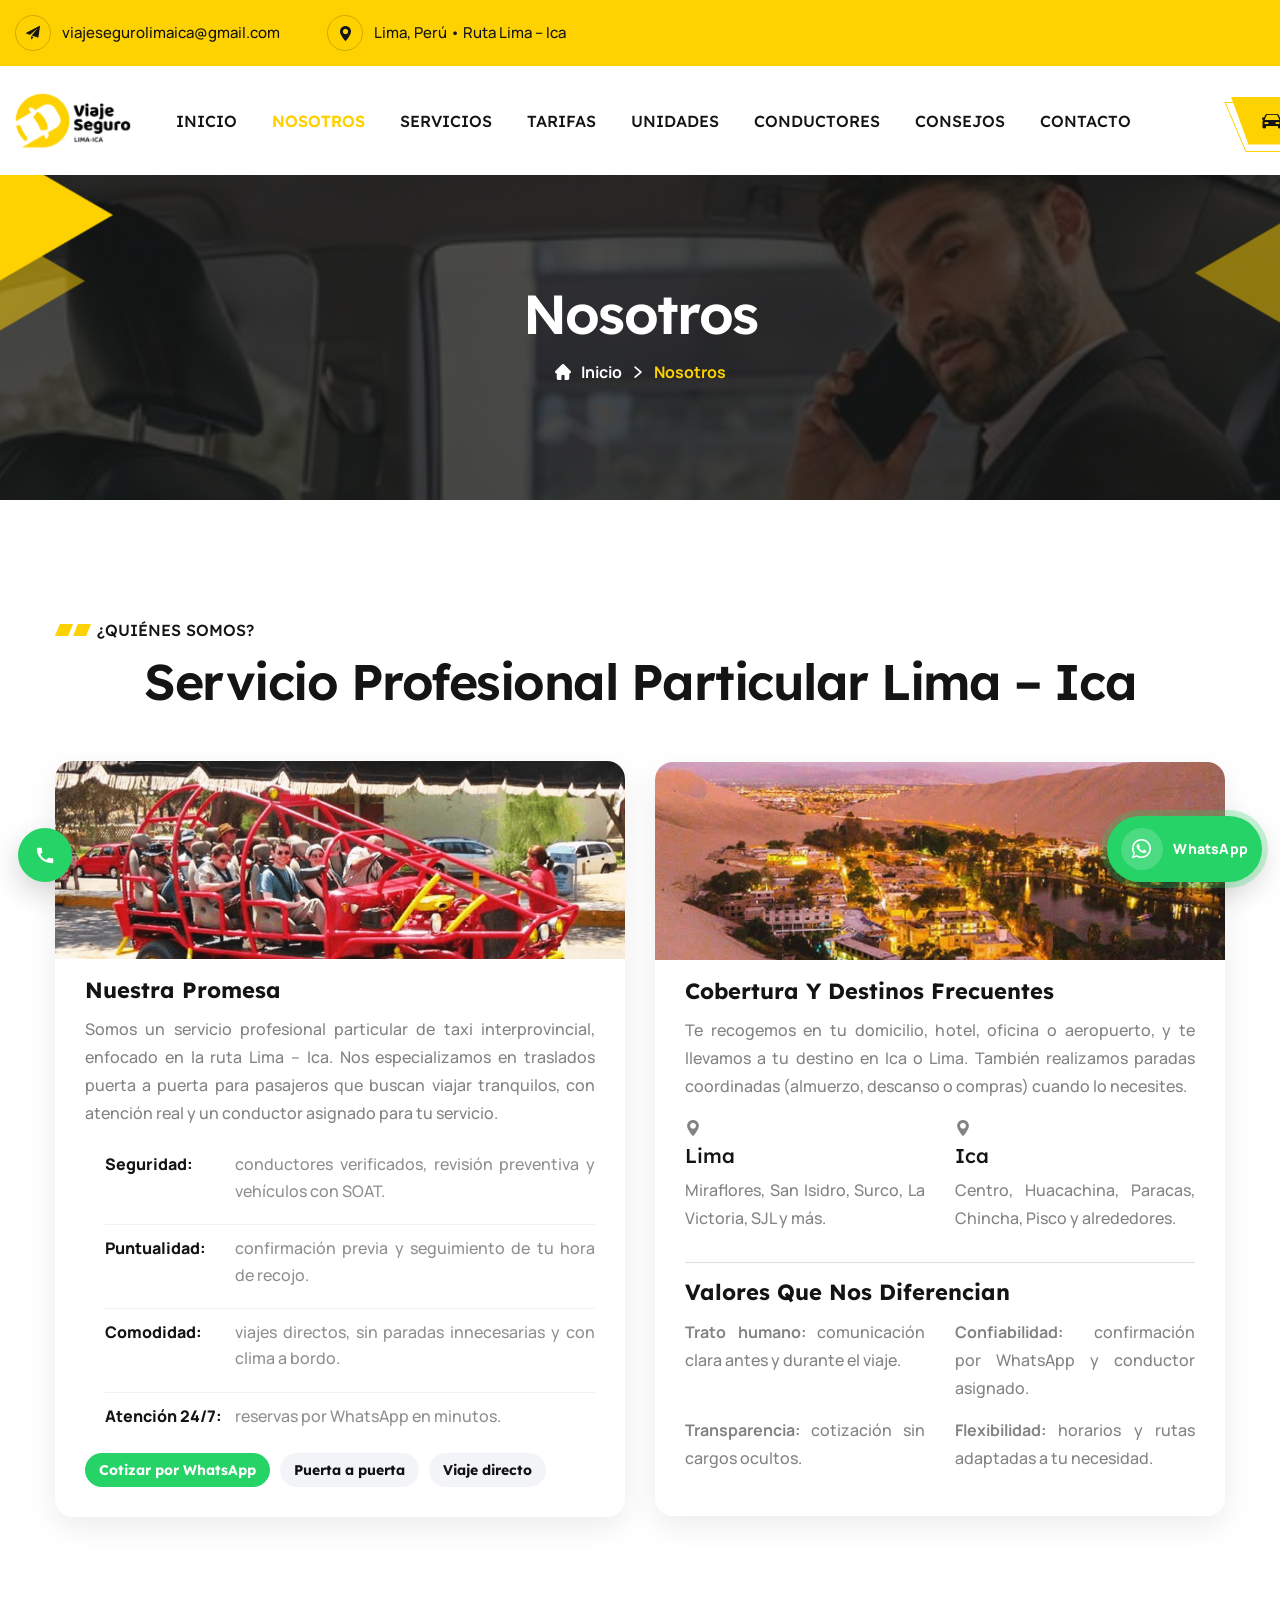
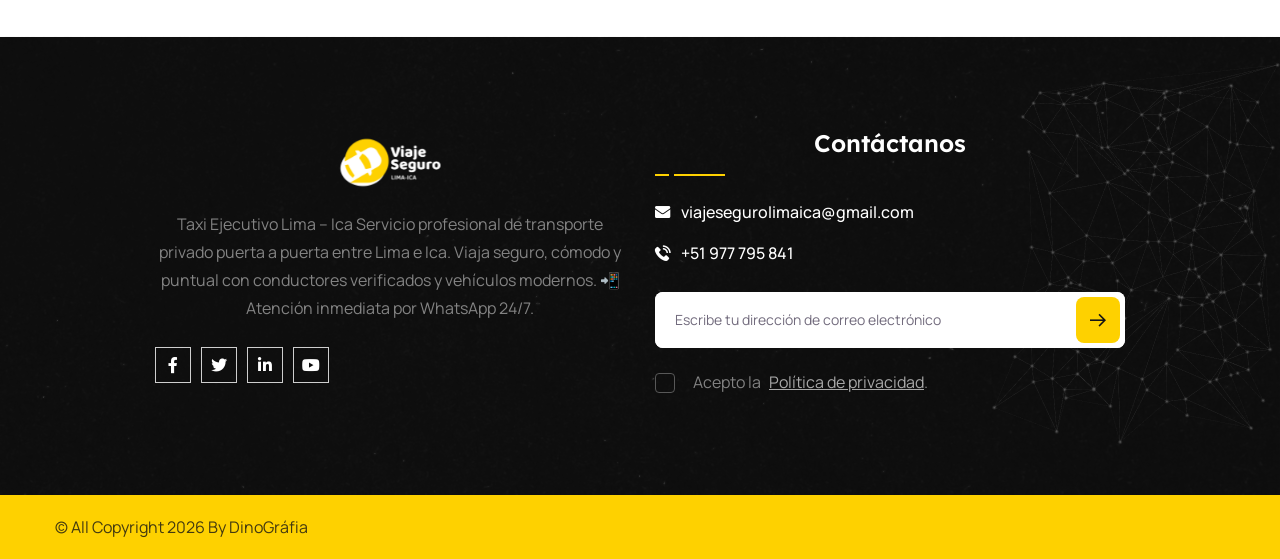
==== about.html @ 66afa7ec "Mi Proyecto DriverGO01" ====
<!DOCTYPE html>

<html lang="es">
<head>
<meta charset="utf-8"/>
<meta content="width=device-width, initial-scale=1.0" name="viewport"/>
<title>Acerca de Driver Go | Taxi Lima - Ica seguro</title>
<!-- favicons Icons -->
<link href="assets/images/favicons/apple-touch-icon.png" rel="apple-touch-icon" sizes="180x180"/>
<link href="assets/images/favicons/favicon-32x32.png" rel="icon" sizes="32x32" type="image/png"/>
<link href="assets/images/favicons/favicon-16x16.png" rel="icon" sizes="16x16" type="image/png"/>
<link href="assets/images/favicons/site.webmanifest" rel="manifest"/>
<meta name="description" content="Conoce Driver Go: traslados Lima–Ica seguros, puntuales y directos. Servicio puerta a puerta y atención por WhatsApp."/>
<!-- fonts -->
<link href="https://fonts.googleapis.com" rel="preconnect"/>
<link crossorigin="" href="https://fonts.gstatic.com" rel="preconnect"/>
<link href="https://fonts.googleapis.com/css2?family=Manrope:wght@400;500;600;700&amp;display=swap" rel="stylesheet"/>
<link href="https://fonts.googleapis.com/css2?family=Lexend:wght@400;500;600;700&amp;display=swap" rel="stylesheet"/>
<link href="https://fonts.googleapis.com/css2?family=Plus+Jakarta+Sans:ital,wght@0,200..800;1,200..800&amp;display=swap" rel="stylesheet"/>
<link href="assets/vendors/bootstrap/css/bootstrap.min.css" rel="stylesheet"/>
<link href="assets/vendors/bootstrap-select/bootstrap-select.min.css" rel="stylesheet"/>
<link href="assets/vendors/animate/animate.min.css" rel="stylesheet"/>
<link href="assets/vendors/fontawesome/css/all.min.css" rel="stylesheet"/>
<link href="assets/vendors/jquery-ui/jquery-ui.css" rel="stylesheet"/>
<link href="assets/vendors/jarallax/jarallax.css" rel="stylesheet"/>
<link href="assets/vendors/jquery-magnific-popup/jquery.magnific-popup.css" rel="stylesheet"/>
<link href="assets/vendors/nouislider/nouislider.min.css" rel="stylesheet"/>
<link href="assets/vendors/nouislider/nouislider.pips.css" rel="stylesheet"/>
<link href="assets/vendors/tiny-slider/tiny-slider.css" rel="stylesheet"/>
<link href="assets/vendors/cityride-icons/style.css" rel="stylesheet"/>
<link href="assets/vendors/owl-carousel/css/owl.carousel.min.css" rel="stylesheet"/>
<link href="assets/vendors/owl-carousel/css/owl.theme.default.min.css" rel="stylesheet"/>
<!-- template styles -->
<link href="assets/css/cityride.css" rel="stylesheet"/>
<style>
  .toasa-badges{display:flex;flex-wrap:wrap;gap:10px;margin-top:14px;}
  .toasa-badge{display:inline-flex;align-items:center;padding:10px 14px;border-radius:999px;background:#f2f4f7;color:#111;font-weight:700}
  .toasa-badge--cta{background:#25D366;color:#fff;text-decoration:none;}
  .toasa-list{margin:0;padding-left:18px;}
  .toasa-steps{margin:0;padding-left:18px;}
  .toasa-steps li{margin-bottom:8px;}

  .wa-float{
    position: fixed;
    right: 18px;
    bottom: 18px;
    z-index: 9999;
    display: inline-flex;
    align-items: center;
    gap: 10px;
    padding: 12px 14px;
    border-radius: 999px;
    background: #25D366;
    color: #fff;
    text-decoration: none;
    box-shadow: 0 10px 30px rgba(0,0,0,.18);
    transform: translateZ(0);
    transition: transform .18s ease, box-shadow .18s ease, filter .18s ease;
    font-weight: 700;
    letter-spacing: .2px;
  }
  .wa-float:hover{
    transform: translateY(-2px);
    filter: brightness(1.02);
    box-shadow: 0 14px 36px rgba(0,0,0,.22);
  }
  .wa-float__icon{
    width: 42px;
    height: 42px;
    border-radius: 999px;
    display: grid;
    place-items: center;
    background: rgba(255,255,255,.18);
    font-size: 22px;
    line-height: 1;
  }
  .wa-float__text{
    display: none;
    font-size: 14px;
    white-space: nowrap;
  }
  @media (min-width: 768px){
    .wa-float__text{ display: inline; }
  }
  .wa-float__ping{
    position:absolute;
    inset: -6px;
    border-radius: 999px;
    background: rgba(37, 211, 102, .25);
    animation: waPulse 1.8s ease-in-out infinite;
    z-index: -1;
  }
  @keyframes waPulse{
    0%   { transform: scale(.92); opacity: .65; }
    60%  { transform: scale(1.08); opacity: .25; }
    100% { transform: scale(1.12); opacity: 0; }
  }

  /* Separation from scroll-to-top / progress indicator (common templates) */
  .scroll-to-top, .scroll-top, .progress-wrap, .scroll-top-wrapper{
    bottom: 86px !important;
    right: 18px !important;
  }
</style><style>
  .toasa-extra-why .service-card{box-shadow: 0 10px 30px rgba(0,0,0,.06);}
  .toasa-extra-why .service-card__title{margin-bottom:8px;}
</style><style>
/* Quitar indicador (flecha + cuadro) de items del menú */
.main-menu__list > li.dropdown > a:after,
.main-menu__list > li.dropdown > a:before,
.main-menu__list > li.megamenu > a:after,
.main-menu__list > li.megamenu > a:before{
  display:none !important;
  content:none !important;
}
</style>
<style id="toasa-global-fixes">
/* ==========================================================
   Estilo global (Lima–Ica): sin bordes feos, más aire, animación
   ========================================================== */
:root {
  --wa: #25D366;
  --card-radius: 18px;
  --card-shadow: 0 10px 30px rgba(0,0,0,.08);
  --card-shadow-hover: 0 16px 44px rgba(0,0,0,.12);
}

/* Cards: quitar líneas/bordes y dar look moderno */
.service-card,
.taxi-card,
.pricing-card,
.demo-one__card,
.testimonial-card,
.sidebar-one__item,
.why-choose-one__list__item,
.features-one__single,
.why-choose-one__single,
.why-choose-four__list__item,
.faq-accordion .accordion-item,
.faq-accordion .accordion-content {
  border: 0 !important;
  outline: none !important;
  border-radius: var(--card-radius) !important;
  box-shadow: var(--card-shadow) !important;
  background: #fff !important;
  overflow: hidden;
  transition: transform .22s ease, box-shadow .22s ease, filter .22s ease;
  will-change: transform;
}
.service-card:hover,
.taxi-card:hover,
.pricing-card:hover,
.demo-one__card:hover,
.testimonial-card:hover,
.sidebar-one__item:hover,
.why-choose-one__list__item:hover,
.features-one__single:hover,
.why-choose-one__single:hover,
.why-choose-four__list__item:hover {
  transform: translateY(-4px);
  box-shadow: var(--card-shadow-hover) !important;
  filter: brightness(1.01);
}

/* Espaciado interno: evitar textos pegados */
.service-card > .service-card__middle,
.service-card > .service-card__content,
.taxi-card__content,
.pricing-card__content,
.blog-card__content,
.sidebar-one__item,
.why-choose-one__list__item,
.features-one__single,
.why-choose-one__single,
.why-choose-four__list__item,
.faq-accordion .accordion-item,
.faq-accordion .accordion-content {
  padding: 30px 30px !important;
}

/* Tipografía ordenada */
.section-space p, .section-space li,
.service-card p, .taxi-card p, .pricing-card p, .blog-card p {
  line-height: 1.75;
  margin: 0 0 14px 0 !important;
  text-align: justify;
  text-justify: inter-word;
}
.service-card__title, .taxi-card__title, .pricing-card__title, .blog-card__title {
  margin: 0 0 12px 0 !important;
  line-height: 1.2;
}
.service-card ul, .taxi-card ul, .pricing-card ul, .blog-card ul, .toasa-list {
  margin: 12px 0 0 0 !important;
  padding-left: 20px !important;
}
.service-card li, .taxi-card li, .pricing-card li, .blog-card li, .toasa-list li {
  margin: 0 0 10px 0 !important;
  line-height: 1.65;
}

/* En móvil: mejor lectura sin justificado */
@media (max-width:575px){
  .service-card > .service-card__middle,
  .service-card > .service-card__content,
  .taxi-card__content,
  .pricing-card__content,
  .blog-card__content,
  .sidebar-one__item,
  .why-choose-one__list__item,
  .features-one__single,
  .why-choose-one__single,
  .why-choose-four__list__item,
  .faq-accordion .accordion-item,
  .faq-accordion .accordion-content {
    padding: 20px 18px !important;
  }
  .section-space p, .section-space li {
    text-align: left;
  }
}

/* WhatsApp flotante + tooltip */
.wa-float {
  position: fixed !important;
  right: 18px !important;
  bottom: 18px !important;
  z-index: 99999 !important;
  display: inline-flex !important;
  align-items: center !important;
  gap: 10px !important;
  padding: 12px 14px !important;
  border-radius: 999px !important;
  background: var(--wa) !important;
  color: #fff !important;
  text-decoration: none !important;
  box-shadow: 0 10px 30px rgba(0,0,0,.18) !important;
  transition: transform .18s ease, box-shadow .18s ease, filter .18s ease !important;
  font-weight: 900 !important;
  letter-spacing: .2px !important;
  line-height: 1 !important;
  isolation: isolate;
}
.wa-float:hover{ transform: translateY(-2px); filter: brightness(1.02); box-shadow:0 14px 36px rgba(0,0,0,.22) !important; }
.wa-float__icon {
  width: 42px; height: 42px; border-radius: 999px;
  display: grid; place-items: center;
  background: rgba(255,255,255,.18);
  font-size: 22px;
}
.wa-float__text{ display:none; font-size:14px; white-space:nowrap; }
@media (min-width:768px){ .wa-float__text{ display:inline; } }
.wa-float__ping {
  position: absolute;
  inset: -6px;
  border-radius: 999px;
  background: rgba(37,211,102,.25);
  animation: waPulse 1.8s ease-in-out infinite;
  z-index: -1;
}
@keyframes waPulse {
  0%{transform:scale(.92);opacity:.65;}
  60%{transform:scale(1.08);opacity:.25;}
  100%{transform:scale(1.12);opacity:0;}
}
.wa-float__tooltip {
  position:absolute;
  right: calc(100% + 12px);
  top: 50%;
  transform: translateY(-50%) translateX(10px);
  background: var(--wa);
  color:#fff;
  padding:10px 12px;
  border-radius:999px;
  font-weight:900;
  font-size:14px;
  white-space:nowrap;
  box-shadow:0 10px 30px rgba(0,0,0,.18);
  opacity:0;
  visibility:hidden;
  pointer-events:none;
  transition:opacity .18s ease, transform .18s ease, visibility .18s ease;
}
.wa-float__tooltip:after {
  content:"";
  position:absolute;
  right:-6px;
  top:50%;
  transform: translateY(-50%) rotate(45deg);
  width:12px;
  height:12px;
  background: var(--wa);
  border-radius:2px;
}
.wa-float:hover .wa-float__tooltip,
.wa-float:focus .wa-float__tooltip,
.wa-float:focus-within .wa-float__tooltip,
.wa-float.wa-float--show-tip .wa-float__tooltip {
  opacity:1;
  visibility:visible;
  transform: translateY(-50%) translateX(0);
}
@media (max-width:575px){
  .wa-float__tooltip {
    right: 0;
    top: auto;
    bottom: calc(100% + 10px);
    transform: translateY(10px);
    font-size: 13px;
    padding: 9px 12px;
  }
  .wa-float__tooltip:after {
    right: 18px;
    top: auto;
    bottom: -6px;
    transform: rotate(45deg);
  }
  .wa-float:hover .wa-float__tooltip{ opacity:0; visibility:hidden; }
  .wa-float.wa-float--show-tip .wa-float__tooltip{ opacity:1; visibility:visible; transform: translateY(0); }
}

/* Separar del scroll-to-top si existe */
.scroll-to-top, .scroll-top, .progress-wrap, .scroll-top-wrapper {
  bottom: 86px !important;
  right: 18px !important;
}

/* Menú: quitar dropdowns visuales que no usaremos */
.main-menu__list > li > ul { display:none !important; }

/* Animación suave de aparición */
@keyframes toasaReveal{
  from{opacity:0; transform: translateY(10px);}
  to{opacity:1; transform: translateY(0);}
}
.service-card, .taxi-card, .pricing-card, .demo-one__card, .testimonial-card, .sidebar-one__item, .why-choose-one__list__item, .features-one__single, .why-choose-one__single, .why-choose-four__list__item{
  animation: toasaReveal .55s ease both;
}
@media (prefers-reduced-motion: reduce){
  .service-card, .taxi-card, .pricing-card, .demo-one__card, .testimonial-card, .sidebar-one__item, .why-choose-one__list__item, .features-one__single, .why-choose-one__single, .why-choose-four__list__item{
    animation: none !important;
    transition: none !important;
  }
}

</style><style id="toasa-about-fixes">
/* =========================
   ABOUT – Orden visual + imagen en cards
   ========================= */
.toasa-card-media{margin:-32px -32px 18px -32px; overflow:hidden; border-radius:18px 18px 0 0;}
.toasa-card-media img{width:100%; height:200px; object-fit:cover; display:block; transform:translateZ(0); transition:transform .45s ease;}
.service-card:hover .toasa-card-media img{transform:scale(1.04);}
@media (max-width:575px){
  .toasa-card-media{margin:-20px -18px 14px -18px;}
  .toasa-card-media img{height:160px;}
}

/* Mejor orden de listas con etiquetas */
.toasa-kv{margin:14px 0 0 0; padding:0; list-style:none;}
.toasa-kv li{display:flex; gap:10px; align-items:flex-start; padding:10px 0; border-top:1px solid rgba(20,20,20,.06);}
.toasa-kv li:first-child{border-top:0;}
.toasa-kv strong{min-width:120px; font-weight:800; color:#141414;}
.toasa-kv span{flex:1; opacity:.9;}

/* Bloque "Valores" en grid */
.toasa-values{display:grid; grid-template-columns:1fr 1fr; gap:14px; margin-top:14px;}
.toasa-value{padding:14px 14px; border-radius:14px; background:#f7f8fa;}
.toasa-value h6{margin:0 0 6px 0; font-weight:900; font-size:15px;}
.toasa-value p{margin:0; font-size:14.5px; line-height:1.65; opacity:.9;}
@media (max-width:767px){
  .toasa-values{grid-template-columns:1fr;}
  .toasa-kv li{flex-direction:column;}
  .toasa-kv strong{min-width:0;}
}
</style><!-- Open Graph / WhatsApp preview -->
<meta property="og:type" content="website"/>
<meta property="og:site_name" content="Taxi Lima–Ica"/>
<meta property="og:url" content="https://TU-DOMINIO.com/about.html"/>
<meta property="og:title" content="Acerca de Driver Go | Taxi Lima - Ica seguro"/>
<meta property="og:description" content="Conoce Driver Go: traslados Lima–Ica seguros, puntuales y directos. Servicio puerta a puerta y atención por WhatsApp."/>
<meta property="og:image" content="https://TU-DOMINIO.com/assets/images/og-image.jpg"/>
<meta property="og:image:width" content="1200"/>
<meta property="og:image:height" content="630"/>
<meta name="twitter:card" content="summary_large_image"/>
<link rel="canonical" href="https://TU-DOMINIO.com/about.html"/>
<!-- /Open Graph -->

<script type="application/ld+json">
{
  "@context": "https://schema.org",
  "@type": "TaxiService",
  "name": "Driver Go",
  "url": "https://TU-DOMINIO.com/about.html",
  "telephone": "+51XXXXXXXXX",
  "areaServed": [
    {
      "@type": "AdministrativeArea",
      "name": "Lima, Perú"
    },
    {
      "@type": "AdministrativeArea",
      "name": "Ica, Perú"
    }
  ],
  "description": "Taxi privado para viaje seguro Lima–Ica, directo y puerta a puerta. Reserva por WhatsApp.",
  "image": "https://TU-DOMINIO.com/assets/images/og-image.jpg"
}
</script>
<style id="toasa-call-float">
/* Botón flotante de llamada */
.call-float{
  position: fixed;
  left: 18px;
  right: auto;
  bottom: 18px;
  width: 54px;
  height: 54px;
  border-radius: 999px;
  display: inline-flex;
  align-items: center;
  justify-content: center;
  background: #25D366;
  color: #fff;
  text-decoration: none;
  box-shadow: 0 10px 30px rgba(0,0,0,.18);
  z-index: 999999;
  transition: transform .18s ease, box-shadow .18s ease, filter .18s ease;
}
.call-float:hover{
  transform: translateY(-2px);
  filter: brightness(1.02);
  box-shadow: 0 14px 36px rgba(0,0,0,.22);
  color:#fff;
}
.call-float svg{ width: 22px; height: 22px; fill: #fff; }
@media (max-width: 575px){
  .call-float{ left: 16px; bottom: 18px; }
}
</style>
</head>
<body class="custom-cursor toasa-enhanced">
<div class="custom-cursor__cursor"></div>
<div class="custom-cursor__cursor-two"></div>
<div class="preloader">
<div class="preloader__image" style="background-image: url(assets/images/loader.png);"></div>
</div>
<!-- /.preloader -->
<div class="page-wrapper">
<div class="topbar">
<div class="container-fluid">
<div class="topbar__inner">
<ul class="list-unstyled topbar__info">
<li>
<span class="topbar__info__icon"><i class="icon-paper-plane"></i></span>
<a href="mailto:viajesegurolimaica@gmail.com">viajesegurolimaica@gmail.com</a>
</li>
<li>
<span class="topbar__info__icon topbar__info__icon--location"><i class="icon-maps-and-flags"></i></span>
<a href="https://www.google.com/maps/place/Lima,+Per%C3%BA/" rel="noopener" target="_blank">Lima, Perú • Ruta Lima – Ica</a>
</li>
</ul><!-- /.list-unstyled topbar__info -->
<div class="topbar__right">
<!-- /.topbar__language -->
<!-- /.topbar__login -->
</div><!-- /.topbar__right -->
</div><!-- /.topbar__inner -->
</div><!-- /.container-fluid -->
</div><!-- /.topbar -->
<header class="main-header sticky-header sticky-header--normal">
<div class="container-fluid">
<div class="main-header__inner">
<div class="main-header__logo logo-retina">
<a href="index.html"> <img alt="cityride HTML" height="55" src="assets/images/logo-dark.png" width="103"/></a>
</div><!-- /.main-header__logo -->
<div class="main-header__right">
<nav class="main-header__nav main-menu">
<ul class="main-menu__list">
<li><a href="index.html">Inicio</a></li>
<li class="current"><a href="about.html">Nosotros</a></li>
<li><a href="services.html">Servicios</a></li>
<li><a href="pricing.html">Tarifas</a></li>
<li><a href="taxi.html">Unidades</a></li>
<li><a href="driver.html">Conductores</a></li>
<li><a href="blog-details.html">Consejos</a></li>
<li><a href="contact.html">Contacto</a></li>
</ul>
</nav><!-- /.main-header__nav -->
<div class="mobile-nav__btn mobile-nav__toggler">
<span></span>
<span></span>
<span></span>
</div><!-- /.mobile-nav__toggler -->
<!-- /.search-toggler -->
<!-- /.search-toggler -->
<div class="main-header__right__inner">
<div class="main-header__right__inner__bg">
<div class="main-header__right__inner__bg__inner" style="background-image: url(assets/images/shapes/header-shape-1-1.png);"></div>
</div><!-- /.main-header__right__inner__bg -->
<div class="main-header__call">
<span class="main-header__call__icon">
<i class="icon-telephone-call"></i>
</span><!-- /.main-header__call__icon -->
<div class="main-header__call__content">
<a class="main-header__call__number" href="tel:+51 977 795 841">+51 977 795 841</a>
<!-- /.main-header__call__number -->
</div><!-- /.main-header__call__content -->
</div><!-- /.main-header__call -->
<div class="main-header__btn-box">
<a class="main-header__btn cityride-btn cityride-btn--secondary" href="https://wa.link/u8d8r6">
<span class="cityride-btn__icon"><i class="icon-front-car"></i></span>
<span>Reservar</span>
</a><!-- /.main-header__btn -->
<div class="main-header__btn__border"></div><!-- /.main-header__btn__border -->
</div><!-- /.main-header__btn__box -->
</div><!-- /.main-header__right__inner -->
</div><!-- /.main-header__right -->
</div><!-- /.main-header__inner -->
</div><!-- /.container-fluid -->
</header><!-- /.main-header -->
<section class="page-header">
<div class="page-header__bg" style="background-image: url(assets/images/backgrounds/page-header-bg-1-1.jpg);"></div>
<!-- /.page-header__bg -->
<div class="container">
<div class="page-header__content">
<h2 class="page-header__title">Nosotros</h2>
<ul class="cityride-breadcrumb list-unstyled">
<li><span class="cityride-breadcrumb__icon"><i class="icon-home"></i></span><a href="index.html">Inicio</a></li>
<li><span>Nosotros</span></li>
</ul><!-- /.thm-breadcrumb list-unstyled -->
</div><!-- /.page-header__content -->
</div><!-- /.container -->
<div class="page-header__element-one">
<img alt="" src="assets/images/shapes/pagination-left.png"/>
</div><!-- /.page-header__element-one -->
<div class="page-header__element-two">
<img alt="" src="assets/images/shapes/pagination-right.png"/>
</div><!-- /.page-header__element-two -->
</section>
<section class="section-space">
<div class="container">
<div class="sec-title text-center">
<div class="sec-title__top">
<div class="sec-title__shape"></div>
<h6 class="sec-title__tagline">¿Quiénes somos?</h6>
</div>
<h3 class="sec-title__title">Servicio profesional particular Lima – Ica</h3>
</div>
<div class="row gutter-y-30 align-items-center">
<div class="col-lg-6">
<div class="service-card" style="height:100%">
<div class="service-card__content"><div class="toasa-card-media"><img alt="Taxi Lima Ica" src="assets/images/resources/about-hero-1.jpg"/></div>
<h4 class="service-card__title">Nuestra promesa</h4>
<p class="service-card__text">
          Somos un servicio profesional particular de taxi interprovincial, enfocado en la ruta Lima – Ica.
          Nos especializamos en traslados puerta a puerta para pasajeros que buscan viajar tranquilos, con atención real
          y un conductor asignado para tu servicio.
        </p>
<ul class="toasa-kv"><li><strong>Seguridad:</strong><span>conductores verificados, revisión preventiva y vehículos con SOAT.</span></li><li><strong>Puntualidad:</strong><span>confirmación previa y seguimiento de tu hora de recojo.</span></li><li><strong>Comodidad:</strong><span>viajes directos, sin paradas innecesarias y con clima a bordo.</span></li><li><strong>Atención 24/7:</strong><span>reservas por WhatsApp en minutos.</span></li></ul>
<div class="toasa-badges">
<a class="toasa-badge toasa-badge--cta" href="https://wa.link/u8d8r6" rel="noopener" target="_blank">
            Cotizar por WhatsApp
          </a>
<span class="toasa-badge">Puerta a puerta</span>
<span class="toasa-badge">Viaje directo</span>
</div>
</div>
</div>
</div>
<div class="col-lg-6">
<div class="service-card" style="height:100%">
<div class="service-card__content"><div class="toasa-card-media"><img alt="Taxi Lima Ica" src="assets/images/resources/about-hero-2.jpg"/></div>
<h4 class="service-card__title">Cobertura y destinos frecuentes</h4>
<p class="service-card__text">
          Te recogemos en tu domicilio, hotel, oficina o aeropuerto, y te llevamos a tu destino en Ica o Lima.
          También realizamos paradas coordinadas (almuerzo, descanso o compras) cuando lo necesites.
        </p>
<div class="row gutter-y-20">
<div class="col-md-6">
<div class="feature-one__item">
<div class="feature-one__icon"><i class="icon-maps-and-flags"></i></div>
<h5 class="feature-one__title">Lima</h5>
<p class="feature-one__text">Miraflores, San Isidro, Surco, La Victoria, SJL y más.</p>
</div>
</div>
<div class="col-md-6">
<div class="feature-one__item">
<div class="feature-one__icon"><i class="icon-maps-and-flags"></i></div>
<h5 class="feature-one__title">Ica</h5>
<p class="feature-one__text">Centro, Huacachina, Paracas, Chincha, Pisco y alrededores.</p>
</div>
</div>
</div>
<hr/>
<h5 class="service-card__title" style="margin-top:0;">Valores que nos diferencian</h5>
<div class="row gutter-y-16">
<div class="col-md-6"><p class="service-card__text"><strong>Trato humano:</strong> comunicación clara antes y durante el viaje.</p></div>
<div class="col-md-6"><p class="service-card__text"><strong>Confiabilidad:</strong> confirmación por WhatsApp y conductor asignado.</p></div>
<div class="col-md-6"><p class="service-card__text"><strong>Transparencia:</strong> cotización sin cargos ocultos.</p></div>
<div class="col-md-6"><p class="service-card__text"><strong>Flexibilidad:</strong> horarios y rutas adaptadas a tu necesidad.</p></div>
</div>
</div>
</div>
</div>
</div>
</div>
</section><footer class="main-footer">
<div class="main-footer__inner">
<div class="main-footer__top">
<div class="main-footer__bg" style="background-image: url(assets/images/shapes/footer-bg-1-1.png);"></div>
<div class="container">
<div class="row gutter-y-40 justify-content-center text-center">
<div class="wow fadeInUp col-xl-5 col-lg-6 col-md-10 col-sm-12" data-wow-delay="00ms" data-wow-duration="1500ms">
<div class="footer-widget footer-widget--about">
<a class="footer-widget__logo logo-retina" href="index.html">
<img alt="cityride HTML Template" height="55" src="assets/images/logo-light.png" width="103"/>
</a>
<p class="footer-widget__about-text">Taxi Ejecutivo Lima – Ica Servicio profesional de transporte privado puerta a puerta entre Lima e Ica. Viaja seguro, cómodo y puntual con conductores verificados y vehículos modernos. 📲 Atención inmediata por WhatsApp 24/7.</p>
<!-- /.footer-widget__about-text -->
<div class="footer-widget__social">
<a href="https://facebook.com"> <i aria-hidden="true" class="fab fa-facebook-f"></i> <span class="sr-only">Facebook</span> </a>
<a href="https://twitter.com"> <i aria-hidden="true" class="fab fa-twitter"></i> <span class="sr-only">Twitter</span> </a>
<a href="https://linkedin.com"> <i aria-hidden="true" class="fab fa-linkedin-in"></i> <span class="sr-only">Linkedin</span> </a>
<a href="https://youtube.com"> <i aria-hidden="true" class="fab fa-youtube"></i> <span class="sr-only">Youtube</span> </a>
</div><!-- /.footer-widget__call -->
</div><!-- /.footer-widget -->
</div><!-- /.col-xl-3 col-lg-6 -->
<!-- /.col-xl-2 col-lg-3 col-md-4 -->
<!-- /.col-xl-2 col-lg-3 col-md-4 -->
<div class="wow fadeInUp col-xl-5 col-lg-6 col-md-10 col-sm-12" data-wow-delay="300ms" data-wow-duration="1500ms">
<div class="footer-widget footer-widget--contact">
<h2 class="footer-widget__title">Contáctanos</h2><!-- /.footer-widget__title -->
<ul class="list-unstyled footer-widget__info">
<li>
<span class="footer-widget__info__icon">
<i class="icon-email"></i>
</span><!-- /.footer-widget__info__icon -->
<a href="mailto:viajesegurolimaica@gmail.com">viajesegurolimaica@gmail.com</a>
</li>
<li>
<span class="footer-widget__info__icon">
<i class="icon-telephone-call"></i>
</span><!-- /.footer-widget__info__icon -->
<a href="tel:+51 977 795 841">+51 977 795 841</a>
</li>
</ul><!-- /.list-unstyled -->
<form action="#" class="footer-widget__newsletter mc-form" data-url="MAILCHIMP_FORM_URL">
<div class="form-group__form">
<input name="EMAIL" placeholder="Escribe tu dirección de correo electrónico" type="email"/>
<button class="cityride-btn cityride-btn--secondary" type="submit"><span class="icon-arrow-left1"></span></button>
</div><!-- /.form-group -->
<div class="form-group__check">
<input id="check" name="checkbox" type="checkbox"/>
<label for="check">Acepto la <a href="#">Política de privacidad</a>.</label>
</div><!-- /.form-group -->
</form><!-- /.footer-widget__newsletter mc-form -->
<div class="mc-form__response"></div><!-- /.mc-form__response -->
</div><!-- /.footer-widget -->
</div><!-- /.col-xl-4 col-lg-5 col-md-4 -->
</div><!-- /.row -->
</div><!-- /.container -->
<div class="main-footer__top__element">
<img alt="" src="assets/images/shapes/footer-shape.png"/>
</div><!-- /.main-footer__top__element -->
</div><!-- /.main-footer__top -->
<div class="main-footer__bottom">
<div class="container">
<div class="main-footer__bottom__inner">
<p class="main-footer__copyright">© All Copyright 2026 by DinoGráfia</p>
<ul class="list-unstyled main-footer__bottom__list">
</ul><!-- /.list-unstyled -->
</div><!-- /.main-footer__inner -->
</div><!-- /.container -->
</div><!-- /.main-footer__bottom -->
</div><!-- /.main-footer__inner -->
</footer><!-- /.main-footer -->
<a class="call-float" href="tel:+51922025707" aria-label="Llamar">
  <svg viewBox="0 0 24 24" aria-hidden="true" focusable="false">
    <path d="M6.62 10.79a15.053 15.053 0 0 0 6.59 6.59l2.2-2.2a1 1 0 0 1 1.01-.24c1.12.37 2.33.57 3.58.57a1 1 0 0 1 1 1V20a1 1 0 0 1-1 1C10.07 21 3 13.93 3 5a1 1 0 0 1 1-1h3.5a1 1 0 0 1 1 1c0 1.25.2 2.46.57 3.58a1 1 0 0 1-.24 1.01l-2.2 2.2z"/>
  </svg>
</a>
<a aria-label="Cotizar por WhatsApp" class="wa-float" href="https://wa.link/u8d8r6" rel="noopener" target="_blank">
<span aria-hidden="true" class="wa-float__ping"></span>
<span aria-hidden="true" class="wa-float__icon">
<i class="fab fa-whatsapp"></i>
</span>
<span class="wa-float__text">WhatsApp</span>
<span aria-hidden="true" class="wa-float__tooltip">¡Hola, reserva ahora por WhatsApp!</span></a></div><!-- /.page-wrapper -->
<div class="mobile-nav__wrapper">
<div class="mobile-nav__overlay mobile-nav__toggler"></div><!-- /.mobile-nav__overlay -->
<div class="mobile-nav__content">
<span class="mobile-nav__close mobile-nav__toggler"><i class="icon-x"></i></span>
<div class="logo-box logo-retina">
<a aria-label="logo image" href="index.html"><img alt="logo" src="assets/images/logo-light.png" width="175"/></a>
</div><!-- /.logo-box -->
<div class="mobile-nav__container"></div><!-- /.mobile-nav__container -->
<ul class="mobile-nav__contact list-unstyled">
<li>
<span class="mobile-nav__contact__icon">
<i class="fa fa-envelope"></i>
</span>
<a href="mailto:viajesegurolimaica@gmail.com">viajesegurolimaica@gmail.com</a>
</li>
<li>
<span class="mobile-nav__contact__icon">
<i class="fa fa-phone-alt"></i>
</span>
<a href="tel:+51 977 795 841">+51 977 795 841</a>
</li>
</ul><!-- /.mobile-nav__contact -->
<div class="mobile-nav__social">
<a href="https://facebook.com"> <i aria-hidden="true" class="fab fa-facebook-f"></i> <span class="sr-only">Facebook</span> </a>
<a href="https://twitter.com"> <i aria-hidden="true" class="fab fa-twitter"></i> <span class="sr-only">Twitter</span> </a>
<a href="https://instagram.com"> <i aria-hidden="true" class="fab fa-instagram"></i> <span class="sr-only">Instagram</span> </a>
<a href="https://youtube.com"> <i aria-hidden="true" class="fab fa-youtube"></i> <span class="sr-only">Youtube</span> </a>
</div><!-- /.mobile-nav__social -->
</div><!-- /.mobile-nav__content -->
</div><!-- /.mobile-nav__wrapper -->
<!-- /.search-popup -->
<aside class="sidebar-one">
<div class="sidebar-one__overlay sidebar-btn__toggler"></div><!-- /.siderbar-ovarlay -->
<div class="sidebar-one__content">
<span class="sidebar-one__close sidebar-btn__toggler"><i class="icon-x"></i></span>
<div class="sidebar-one__logo sidebar-one__item logo-retina"> <a aria-label="logo image" href="index.html"><img alt="logo" height="55" src="assets/images/logo-light.png" width="104"/></a></div><!-- /.sidebar-one__logo -->
<div class="sidebar-one__about sidebar-one__item">
<p class="sidebar-one__about__text">Taxi profesional Lima – Ica con atención por WhatsApp 24/7. Recojo puerta a puerta, conductores verificados y precio confirmado antes de viajar.</p>
</div><!-- /.sidebar-one__about -->
<div class="sidebar-one__info sidebar-one__item">
<h4 class="sidebar-one__title">Contacto</h4>
<ul class="sidebar-one__info__list">
<li>
<span class="sidebar-one__info__icon sidebar-one__info__icon--location">
<i class="icon-maps-and-flags"></i>
</span>
<address>85 Ketch Harbour Road Bensal PA 19020</address>
</li>
<li>
<span class="sidebar-one__info__icon">
<i class="icon-paper-plane"></i>
</span>
<a href="mailto:viajesegurolimaica@gmail.com">viajesegurolimaica@gmail.com</a>
</li>
<li>
<span class="sidebar-one__info__icon">
<i class="icon-telephone-call"></i>
</span>
<a href="tel:+51 977 795 841">+51 977 795 841</a>
</li>
</ul><!-- /.sidebar-one__info__list -->
</div><!-- /.sidebar-one__info -->
<div class="sidebar-one__social social-links sidebar-one__item">
<a href="https://facebook.com"> <i aria-hidden="true" class="fab fa-facebook-f"></i> <span class="sr-only">Facebook</span> </a>
<a href="https://twitter.com"> <i aria-hidden="true" class="fab fa-twitter"></i> <span class="sr-only">Twitter</span> </a>
<a href="https://instagram.com"> <i aria-hidden="true" class="fab fa-instagram"></i> <span class="sr-only">Instagram</span> </a>
<a href="https://youtube.com"> <i aria-hidden="true" class="fab fa-youtube"></i> <span class="sr-only">Youtube</span> </a>
</div><!-- /sidebar-one__social -->
<div class="sidebar-one__newsletter sidebar-one__item">
<label class="sidebar-one__title" for="sidebar-email">Boletín</label>
<form action="#" class="sidebar-one__newsletter__inner mc-form" data-url="MAILCHIMP_FORM_URL">
<input class="sidebar-one__newsletter__input" id="sidebar-email" name="EMAIL" placeholder="Correo electrónico" type="email"/>
<button class="sidebar-one__newsletter__btn" type="submit"><span aria-hidden="true" class="icon-email"></span></button>
</form>
<div class="mc-form__response"></div><!-- /.mc-form__response -->
</div><!-- /.sidebar-one__form -->
</div><!-- /.sidebar__content -->
</aside><!-- /.sidebar-one -->
<div class="scroll-top" id="scroll-top">
<span class="scroll-top-value" id="scroll-top-value"></span>
</div>
<script src="assets/vendors/jquery/jquery-3.7.0.min.js"></script>
<script src="assets/vendors/bootstrap/js/bootstrap.bundle.min.js"></script>
<script src="assets/vendors/bootstrap-select/bootstrap-select.min.js"></script>
<script src="assets/vendors/jarallax/jarallax.min.js"></script>
<script src="assets/vendors/jquery-ui/jquery-ui.js"></script>
<script src="assets/vendors/jquery-ajaxchimp/jquery.ajaxchimp.min.js"></script>
<script src="assets/vendors/jquery-appear/jquery.appear.min.js"></script>
<script src="assets/vendors/jquery-circle-progress/jquery.circle-progress.min.js"></script>
<script src="assets/vendors/jquery-magnific-popup/jquery.magnific-popup.min.js"></script>
<script src="assets/vendors/jquery-validate/jquery.validate.min.js"></script>
<script src="assets/vendors/nouislider/nouislider.min.js"></script>
<script src="assets/vendors/tiny-slider/tiny-slider.js"></script>
<script src="assets/vendors/wnumb/wNumb.min.js"></script>
<script src="assets/vendors/owl-carousel/js/owl.carousel.min.js"></script>
<script src="assets/vendors/wow/wow.js"></script>
<script src="assets/vendors/imagesloaded/imagesloaded.min.js"></script>
<script src="assets/vendors/isotope/isotope.js"></script>
<script src="assets/vendors/countdown/countdown.min.js"></script>
<script src="assets/vendors/jquery-circleType/jquery.circleType.js"></script>
<script src="assets/vendors/jquery-lettering/jquery.lettering.min.js"></script>
<!-- template js -->
<script src="assets/js/cityride.js"></script>
<script src="assets/js/pages-enhanced.js"></script>
<script id="toasa-wa-tip">
(function(){
  const btn = document.querySelector('.wa-float');
  if(!btn) return;
  let timer = null;
  function showTip(){
    btn.classList.add('wa-float--show-tip');
    clearTimeout(timer);
    timer = setTimeout(()=>btn.classList.remove('wa-float--show-tip'), 2600);
  }
  btn.addEventListener('touchstart', function(){ showTip(); }, {passive:true});
  document.addEventListener('touchstart', function(e){
    if(!btn.contains(e.target)) btn.classList.remove('wa-float--show-tip');
  }, {passive:true});
})();
</script>
</body>
</html>
---- assets/vendors/nouislider/nouislider.min.css ----
/*! nouislider - 14.1.1 - 12/15/2019 */
.noUi-target,.noUi-target *{-webkit-touch-callout:none;-webkit-tap-highlight-color:transparent;-webkit-user-select:none;-ms-touch-action:none;touch-action:none;-ms-user-select:none;-moz-user-select:none;user-select:none;-moz-box-sizing:border-box;box-sizing:border-box}.noUi-target{position:relative}.noUi-base,.noUi-connects{width:100%;height:100%;position:relative;z-index:1}.noUi-connects{overflow:hidden;z-index:0}.noUi-connect,.noUi-origin{will-change:transform;position:absolute;z-index:1;top:0;right:0;-ms-transform-origin:0 0;-webkit-transform-origin:0 0;-webkit-transform-style:preserve-3d;transform-origin:0 0;transform-style:flat}.noUi-connect{height:100%;width:100%}.noUi-origin{height:10%;width:10%}.noUi-txt-dir-rtl.noUi-horizontal .noUi-origin{left:0;right:auto}.noUi-vertical .noUi-origin{width:0}.noUi-horizontal .noUi-origin{height:0}.noUi-handle{-webkit-backface-visibility:hidden;backface-visibility:hidden;position:absolute}.noUi-touch-area{height:100%;width:100%}.noUi-state-tap .noUi-connect,.noUi-state-tap .noUi-origin{-webkit-transition:transform .3s;transition:transform .3s}.noUi-state-drag *{cursor:inherit!important}.noUi-horizontal{height:18px}.noUi-horizontal .noUi-handle{width:34px;height:28px;right:-17px;top:-6px}.noUi-vertical{width:18px}.noUi-vertical .noUi-handle{width:28px;height:34px;right:-6px;top:-17px}.noUi-txt-dir-rtl.noUi-horizontal .noUi-handle{left:-17px;right:auto}.noUi-target{background:#FAFAFA;border-radius:4px;border:1px solid #D3D3D3;box-shadow:inset 0 1px 1px #F0F0F0,0 3px 6px -5px #BBB}.noUi-connects{border-radius:3px}.noUi-connect{background:#3FB8AF}.noUi-draggable{cursor:ew-resize}.noUi-vertical .noUi-draggable{cursor:ns-resize}.noUi-handle{border:1px solid #D9D9D9;border-radius:3px;background:#FFF;cursor:default;box-shadow:inset 0 0 1px #FFF,inset 0 1px 7px #EBEBEB,0 3px 6px -3px #BBB}.noUi-active{box-shadow:inset 0 0 1px #FFF,inset 0 1px 7px #DDD,0 3px 6px -3px #BBB}.noUi-handle:after,.noUi-handle:before{content:"";display:block;position:absolute;height:14px;width:1px;background:#E8E7E6;left:14px;top:6px}.noUi-handle:after{left:17px}.noUi-vertical .noUi-handle:after,.noUi-vertical .noUi-handle:before{width:14px;height:1px;left:6px;top:14px}.noUi-vertical .noUi-handle:after{top:17px}[disabled] .noUi-connect{background:#B8B8B8}[disabled] .noUi-handle,[disabled].noUi-handle,[disabled].noUi-target{cursor:not-allowed}.noUi-pips,.noUi-pips *{-moz-box-sizing:border-box;box-sizing:border-box}.noUi-pips{position:absolute;color:#999}.noUi-value{position:absolute;white-space:nowrap;text-align:center}.noUi-value-sub{color:#ccc;font-size:10px}.noUi-marker{position:absolute;background:#CCC}.noUi-marker-sub{background:#AAA}.noUi-marker-large{background:#AAA}.noUi-pips-horizontal{padding:10px 0;height:80px;top:100%;left:0;width:100%}.noUi-value-horizontal{-webkit-transform:translate(-50%,50%);transform:translate(-50%,50%)}.noUi-rtl .noUi-value-horizontal{-webkit-transform:translate(50%,50%);transform:translate(50%,50%)}.noUi-marker-horizontal.noUi-marker{margin-left:-1px;width:2px;height:5px}.noUi-marker-horizontal.noUi-marker-sub{height:10px}.noUi-marker-horizontal.noUi-marker-large{height:15px}.noUi-pips-vertical{padding:0 10px;height:100%;top:0;left:100%}.noUi-value-vertical{-webkit-transform:translate(0,-50%);transform:translate(0,-50%);padding-left:25px}.noUi-rtl .noUi-value-vertical{-webkit-transform:translate(0,50%);transform:translate(0,50%)}.noUi-marker-vertical.noUi-marker{width:5px;height:2px;margin-top:-1px}.noUi-marker-vertical.noUi-marker-sub{width:10px}.noUi-marker-vertical.noUi-marker-large{width:15px}.noUi-tooltip{display:block;position:absolute;border:1px solid #D9D9D9;border-radius:3px;background:#fff;color:#000;padding:5px;text-align:center;white-space:nowrap}.noUi-horizontal .noUi-tooltip{-webkit-transform:translate(-50%,0);transform:translate(-50%,0);left:50%;bottom:120%}.noUi-vertical .noUi-tooltip{-webkit-transform:translate(0,-50%);transform:translate(0,-50%);top:50%;right:120%}
---- assets/vendors/nouislider/nouislider.pips.css ----
/* Base;
 *
 */
.noUi-pips,
.noUi-pips * {
-moz-box-sizing: border-box;
	box-sizing: border-box;
}
.noUi-pips {
	position: absolute;
	font: 400 12px Arial;
	color: #999;
}

/* Values;
 *
 */
.noUi-value {
	width: 40px;
	position: absolute;
	text-align: center;
}
.noUi-value-sub {
	color: #ccc;
	font-size: 10px;
}

/* Markings;
 *
 */
.noUi-marker {
	position: absolute;
	background: #CCC;
}
.noUi-marker-sub {
	background: #AAA;
}
.noUi-marker-large {
	background: #AAA;
}

/* Horizontal layout;
 *
 */
.noUi-pips-horizontal {
	padding: 10px 0;
	height: 50px;
	top: 100%;
	left: 0;
	width: 100%;
}
.noUi-value-horizontal {
	margin-left: -20px;
	padding-top: 20px;
}
.noUi-value-horizontal.noUi-value-sub {
	padding-top: 15px;
}

.noUi-marker-horizontal.noUi-marker {
	margin-left: -1px;
	width: 2px;
	height: 5px;
}
.noUi-marker-horizontal.noUi-marker-sub {
	height: 10px;
}
.noUi-marker-horizontal.noUi-marker-large {
	height: 15px;
}

/* Vertical layout;
 *
 */
.noUi-pips-vertical {
	padding: 0 10px;
	height: 100%;
	top: 0;
	left: 100%;
}
.noUi-value-vertical {
	width: 15px;
	margin-left: 20px;
	margin-top: -5px;
}

.noUi-marker-vertical.noUi-marker {
	width: 5px;
	height: 2px;
	margin-top: -1px;
}
.noUi-marker-vertical.noUi-marker-sub {
	width: 10px;
}
.noUi-marker-vertical.noUi-marker-large {
	width: 15px;
}
---- assets/vendors/cityride-icons/style.css ----
@font-face {
  font-family: 'icomoon';
  src:  url('fonts/icomoon.eot?qpcp90');
  src:  url('fonts/icomoon.eot?qpcp90#iefix') format('embedded-opentype'),
    url('fonts/icomoon.ttf?qpcp90') format('truetype'),
    url('fonts/icomoon.woff?qpcp90') format('woff'),
    url('fonts/icomoon.svg?qpcp90#icomoon') format('svg');
  font-weight: normal;
  font-style: normal;
  font-display: block;
}

[class^="icon-"], [class*=" icon-"] {
  /* use !important to prevent issues with browser extensions that change fonts */
  font-family: 'icomoon' !important;
  speak: never;
  font-style: normal;
  font-weight: normal;
  font-variant: normal;
  text-transform: none;
  line-height: 1;

  /* Better Font Rendering =========== */
  -webkit-font-smoothing: antialiased;
  -moz-osx-font-smoothing: grayscale;
}

.icon-taxi-2:before {
  content: "\e950";
}
.icon-car-search:before {
  content: "\e951";
}
.icon-quite-1:before {
  content: "\e94f";
}
.icon-car-3:before {
  content: "\e94c";
}
.icon-car-2:before {
  content: "\e94d";
}
.icon-car-1:before {
  content: "\e94e";
}
.icon-hand-wall:before {
  content: "\e94b";
}
.icon-call-2:before {
  content: "\e948";
}
.icon-mail-2:before {
  content: "\e949";
}
.icon-map-pin:before {
  content: "\e94a";
}
.icon-arrow-right-two:before {
  content: "\e946";
}
.icon-arrow-left1:before {
  content: "\e947";
}
.icon-calwnder:before {
  content: "\e944";
}
.icon-arrow-right1:before {
  content: "\e945";
}
.icon-x:before {
  content: "\e93d";
}
.icon-double-right-arrow-2:before {
  content: "\e930";
}
.icon-quote-2:before {
  content: "\e92f";
}
.icon-download:before {
  content: "\e92b";
}
.icon-right-arrow:before {
  content: "\e929";
}
.icon-speech-bubble:before {
  content: "\e91c";
}
.icon-arrow-left:before {
  content: "\e91a";
}
.icon-arrow-right:before {
  content: "\e91b";
}
.icon-comment:before {
  content: "\e919";
}
.icon-airport:before {
  content: "\e900";
}
.icon-app:before {
  content: "\e901";
}
.icon-appstore:before {
  content: "\e902";
}
.icon-best-seller:before {
  content: "\e903";
}
.icon-booking:before {
  content: "\e904";
}
.icon-briefcase:before {
  content: "\e905";
}
.icon-calendar:before {
  content: "\e906";
}
.icon-car:before {
  content: "\e907";
}
.icon-car-11:before {
  content: "\e908";
}
.icon-cart:before {
  content: "\e909";
}
.icon-check-mark:before {
  content: "\e90a";
}
.icon-clock:before {
  content: "\e90b";
}
.icon-clock-1:before {
  content: "\e90c";
}
.icon-costumer:before {
  content: "\e90d";
}
.icon-delivery-man:before {
  content: "\e90e";
}
.icon-double-right-arrow:before {
  content: "\e90f";
}
.icon-down:before {
  content: "\e910";
}
.icon-down-arrow:before {
  content: "\e911";
}
.icon-driver:before {
  content: "\e912";
}
.icon-driver-1:before {
  content: "\e913";
}
.icon-electric-car:before {
  content: "\e914";
}
.icon-facebook:before {
  content: "\e915";
}
.icon-fast-time:before {
  content: "\e916";
}
.icon-front-car:before {
  content: "\e917";
}
.icon-home:before {
  content: "\e91d";
}
.icon-limousine:before {
  content: "\e91e";
}
.icon-linkedin:before {
  content: "\e91f";
}
.icon-location:before {
  content: "\e920";
}
.icon-location-1:before {
  content: "\e921";
}
.icon-search:before {
  content: "\e922";
}
.icon-map:before {
  content: "\e923";
}
.icon-maps-and-flags:before {
  content: "\e924";
}
.icon-medal:before {
  content: "\e925";
}
.icon-menu:before {
  content: "\e926";
}
.icon-next:before {
  content: "\e927";
}
.icon-paper-plane:before {
  content: "\e928";
}
.icon-playstore-1:before {
  content: "\e931";
}
.icon-position:before {
  content: "\e932";
}
.icon-price-tag:before {
  content: "\e933";
}
.icon-price-tag-1:before {
  content: "\e934";
}
.icon-rating:before {
  content: "\e935";
}
.icon-right:before {
  content: "\e936";
}
.icon-route:before {
  content: "\e937";
}
.icon-seat-belt:before {
  content: "\e938";
}
.icon-seat-belt-1:before {
  content: "\e939";
}
.icon-shuttle:before {
  content: "\e93a";
}
.icon-skyline:before {
  content: "\e93b";
}
.icon-stopwatch:before {
  content: "\e93c";
}
.icon-taxi:before {
  content: "\e93e";
}
.icon-telephone-call:before {
  content: "\e93f";
}
.icon-travel-and-tourism:before {
  content: "\e940";
}
.icon-twitter:before {
  content: "\e941";
}
.icon-user:before {
  content: "\e942";
}
.icon-youtube:before {
  content: "\e943";
}
.icon-play:before {
  content: "\e918";
}
.icon-star:before {
  content: "\e92a";
}
.icon-email:before {
  content: "\e92c";
}
.icon-padlock:before {
  content: "\e92d";
}
.icon-quote:before {
  content: "\e92e";
}
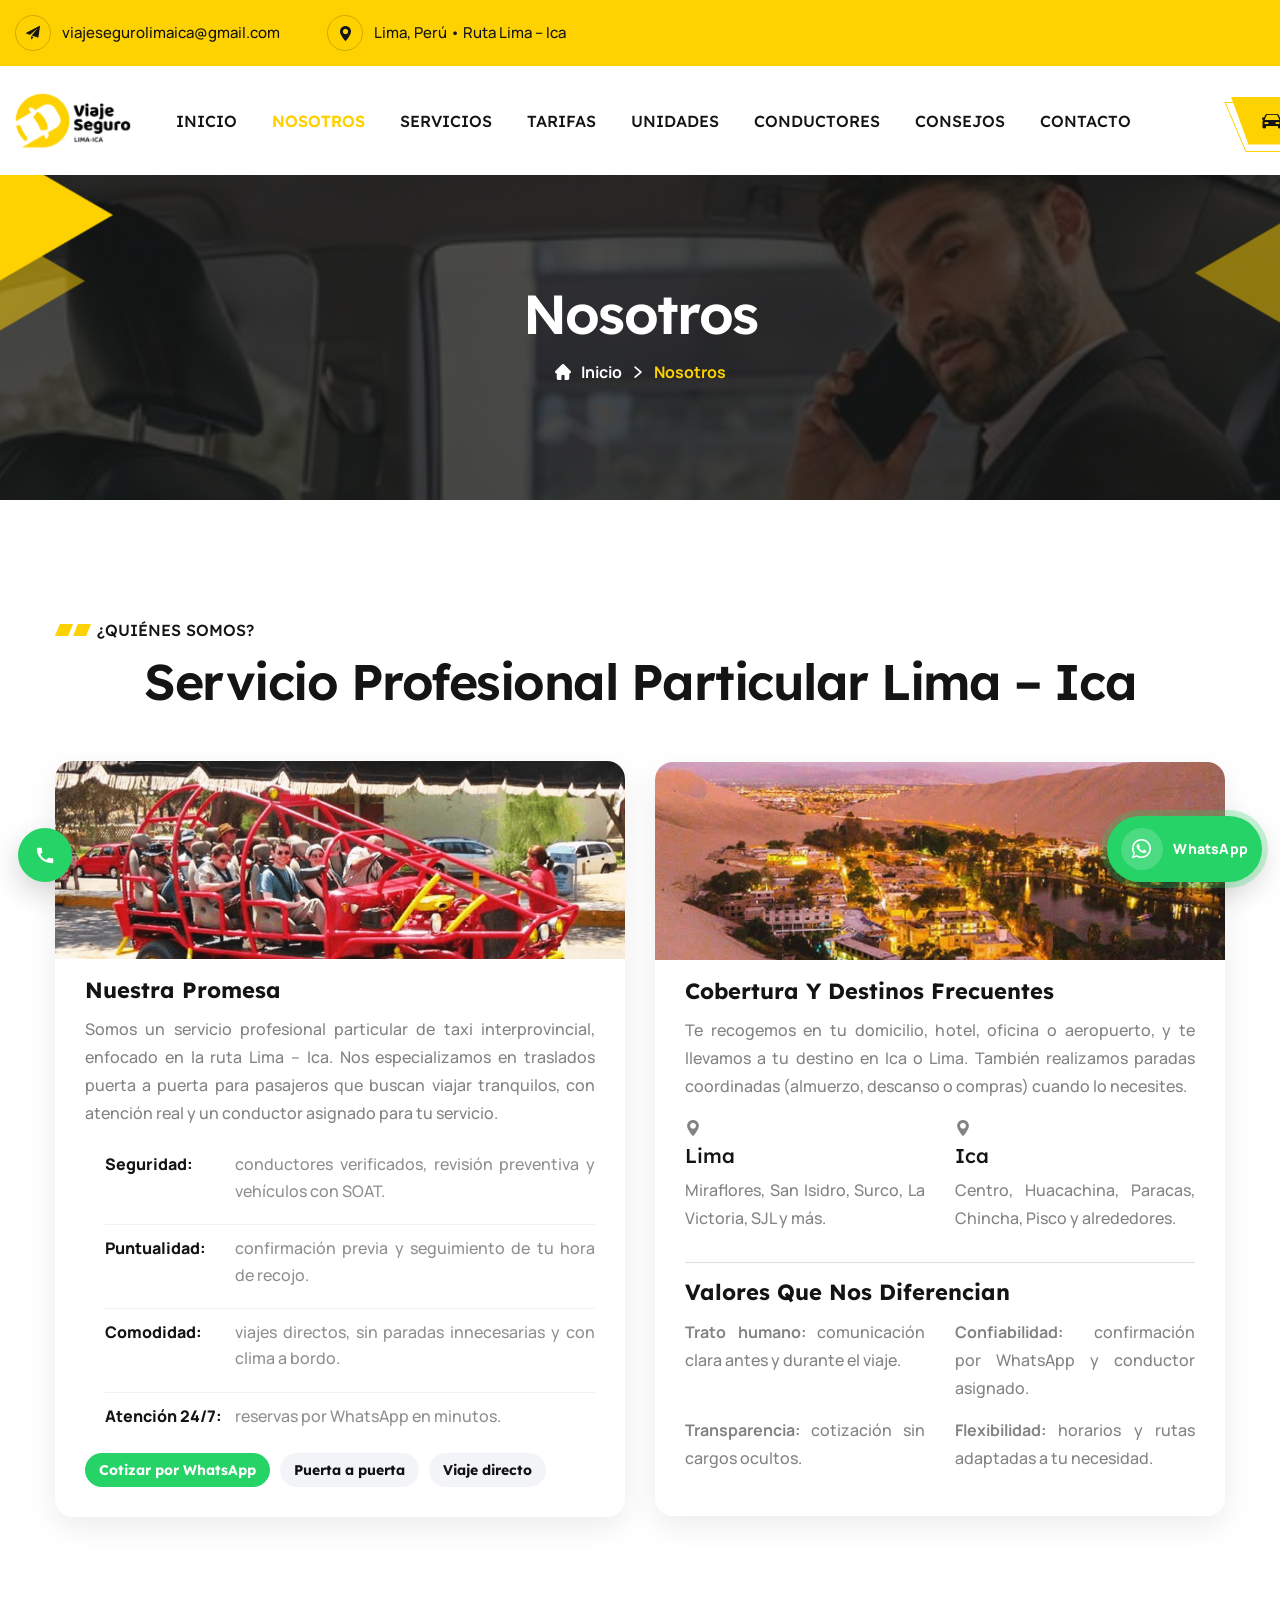
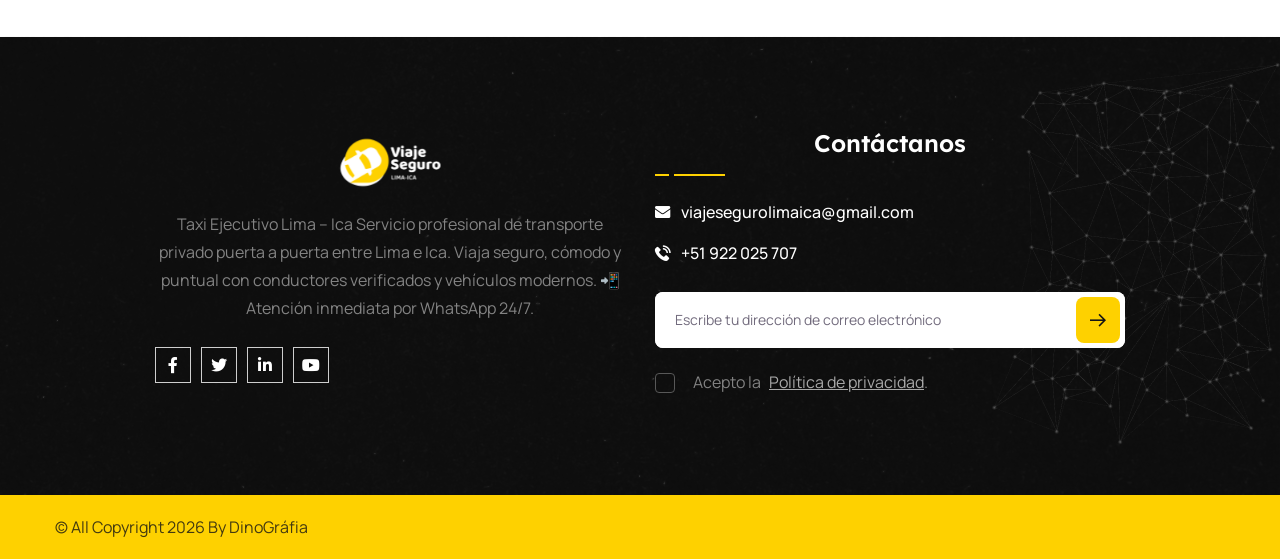
==== commit dacaf8da: "Descripción de tu commit" ====
--- a/about.html
+++ b/about.html
@@ -640,7 +640,7 @@
 <span class="footer-widget__info__icon">
 <i class="icon-telephone-call"></i>
 </span><!-- /.footer-widget__info__icon -->
-<a href="tel:+51 977 795 841">+51 977 795 841</a>
+<a href="tel:+51922025707">+51 922 025 707</a>
 </li>
 </ul><!-- /.list-unstyled -->
 <form action="#" class="footer-widget__newsletter mc-form" data-url="MAILCHIMP_FORM_URL">
--- a/assets/css/cityride.css
+++ b/assets/css/cityride.css
@@ -17969,14 +17969,155 @@
 .testimonial-card__bottom i:last-child{
   color: var(--cityride-base, #FED100) !important;
 }
-/* ===== Mobile Slider Background Fix (no cropping, no white gaps) ===== */
-@media (max-width: 575px){
-  .main-slider-one__bg,
-  .main-slider-one__bg__inner{
+/* ===== Slider principal: imagen completa adaptable ===== */
+.main-slider-one__image{
+  width: 100%;
+  display: flex;
+  justify-content: flex-end;
+  align-items: flex-end;
+}
+
+.main-slider-one__item{
+  background-color: #050505;
+}
+
+.main-slider-one__bg,
+.main-slider-one__bg__inner{
+  background-repeat: no-repeat !important;
+  background-position: center top !important;
+  background-color: #050505 !important;
+}
+
+.main-slider-one__bg{
+  background-size: contain !important;
+}
+
+.main-slider-one__bg::after{
+  background: linear-gradient(100deg, rgba(20,20,20,.92) 10%, rgba(20,20,20,.38) 44%, rgba(20,20,20,.08) 100%);
+}
+
+@media (min-width: 1200px){
+  .main-slider-one__item{
+    min-height: 816px;
+    height: auto;
+    padding-top: 170px;
+    padding-bottom: 120px;
+  }
+
+  .main-slider-one__content{
+    max-width: 820px;
+  }
+}
+
+@media (max-width: 1550px){
+  .main-slider-one__item{
+    min-height: 760px;
+    height: auto;
+  }
+}
+
+@media (max-width: 1199px){
+  .main-slider-one__item{
+    min-height: auto;
+    padding-top: calc(110px + 42.56vw + 28px);
+    padding-bottom: 82px;
+  }
+
+  .main-slider-one__bg{
+    top: 0;
+    left: 0;
+    right: 0;
+    bottom: auto;
+    height: 42.56vw;
     background-size: contain !important;
     background-position: center top !important;
-    background-repeat: no-repeat !important;
-    background-color: var(--cityride-black, #141414) !important;
+  }
+
+  .main-slider-one__bg::after{
+    background: linear-gradient(180deg, rgba(0,0,0,.10) 0%, rgba(0,0,0,0) 58%, rgba(5,5,5,.88) 100%);
+  }
+
+  .main-slider-one__col-image{
+    display: flex;
+    justify-content: center;
+    align-items: flex-end;
+    margin-top: 8px;
+  }
+
+  .main-slider-one__image{
+    justify-content: center;
+  }
+
+  .main-slider-one__content{
+    max-width: 700px;
+    margin-top: 0;
+  }
+
+  .main-slider-one__title{
+    max-width: 100%;
+  }
+
+  .main-slider-one__carousel.owl-carousel .owl-dots{
+    bottom: 26px;
+  }
+}
+
+@media (max-width: 767px){
+  .main-slider-one__item{
+    padding-top: calc(92px + 42.56vw + 18px);
+    padding-bottom: 72px;
+  }
+
+  .main-slider-one__bg{
+    height: 42.56vw;
+    min-height: 180px;
+    max-height: 245px;
+  }
+
+  .main-slider-one__top{
+    margin-bottom: 14px;
+  }
+
+  .main-slider-one__sub-title{
+    font-size: 16px;
+  }
+
+  .main-slider-one__title{
+    font-size: clamp(36px, 9.3vw, 56px);
+    line-height: 1.04;
+    margin-bottom: 24px;
+    max-width: none;
+  }
+
+  .main-slider-one__btn{
+    padding: 13px 28px;
+  }
+
+  .main-slider-one__image__car{
+    max-width: min(92vw, 430px) !important;
+    width: 100%;
+    margin: 0 auto;
+  }
+}
+
+@media (max-width: 575px){
+  .main-slider-one__item{
+    padding-top: calc(88px + 42.56vw + 14px);
+    padding-bottom: 66px;
+  }
+
+  .main-slider-one__bg{
+    height: 42.56vw;
+    min-height: 165px;
+    max-height: 235px;
+  }
+
+  .main-slider-one__content{
+    max-width: 100%;
+  }
+
+  .main-slider-one__carousel.owl-carousel .owl-dots{
+    bottom: 20px;
   }
 }
 
@@ -18174,3 +18315,1153 @@
     padding-bottom: 70px !important;
   }
 }
+
+
+/* ========================================================================== */
+/* ===== CityRide: Banner promocional sobre la tarjeta de precio (AGREGADO) === */
+/* ========================================================================== */
+.cr-price-banner{
+  position: relative;
+  margin: 0 0 14px;
+  border-radius: 18px;
+  overflow: hidden;
+  background: #0b0b0b;
+  box-shadow: 0 14px 35px rgba(0,0,0,.18);
+}
+
+.cr-price-banner picture,
+.cr-price-banner img{
+  display: block;
+  width: 100%;
+  height: auto;
+}
+
+.cr-price-banner::before{
+  content:"";
+  position:absolute;
+  inset:0;
+  pointer-events:none;
+  border-radius: inherit;
+  /* borde sutil (premium) */
+  box-shadow: inset 0 0 0 1px rgba(255,255,255,.10);
+}
+
+.cr-price-banner::after{
+  content:"";
+  position:absolute;
+  inset:-18px -40px;
+  pointer-events:none;
+  border-radius: 22px;
+  background: linear-gradient(120deg,
+    rgba(255,255,255,0) 0%,
+    rgba(255,255,255,.0) 32%,
+    rgba(255,255,255,.45) 46%,
+    rgba(255,255,255,.0) 58%,
+    rgba(255,255,255,0) 100%);
+  transform: translateX(-140%) skewX(-18deg);
+  opacity: 0;
+}
+
+/* Entrada más “pro” que el reveal base */
+.cr-price-banner.dg-reveal{
+  opacity: 0;
+  transform: translateY(18px) scale(.985);
+}
+.cr-price-banner.dg-reveal.is-inview{
+  opacity: 1;
+  transform: translateY(0) scale(1);
+  transition: opacity .55s ease, transform .55s cubic-bezier(.2,.85,.2,1);
+}
+
+/* Efectos continuos luego de aparecer */
+.cr-price-banner.is-inview{
+  animation: crBannerFloat 6.5s ease-in-out .9s infinite;
+  will-change: transform;
+}
+.cr-price-banner.is-inview::after{
+  animation: crBannerShine 4.2s ease-in-out 1.2s infinite;
+}
+
+@keyframes crBannerFloat{
+  0%,100%{ transform: translateY(0) scale(1); }
+  50%{ transform: translateY(-6px) scale(1); }
+}
+
+@keyframes crBannerShine{
+  0%{ transform: translateX(-140%) skewX(-18deg); opacity: 0; }
+  14%{ opacity: .85; }
+  34%{ transform: translateX(140%) skewX(-18deg); opacity: 0; }
+  100%{ opacity: 0; }
+}
+
+@media (hover:hover){
+  .cr-price-banner:hover{
+    box-shadow: 0 18px 45px rgba(0,0,0,.22);
+    transition: box-shadow .25s ease;
+  }
+}
+
+@media (max-width: 575px){
+  .cr-price-banner{ margin-bottom: 12px; }
+}
+
+@media (prefers-reduced-motion: reduce){
+  .cr-price-banner,
+  .cr-price-banner::after{
+    animation: none !important;
+    transition: none !important;
+  }
+  .cr-price-banner.dg-reveal{
+    opacity: 1 !important;
+    transform: none !important;
+  }
+}
+
+
+/* ========================================================================== */
+/* ===== CityRide: Banner FULL en escritorio (CORREGIDO) ====================== */
+/* - Móvil: se muestra el banner dentro de la columna (encima del precio)
+   - Escritorio (>= 992px): se muestra el banner FULL y se oculta el de la columna
+   Nota: usamos selectores específicos + !important para evitar que otro CSS lo sobreescriba.
+*/
+/* ========================================================================== */
+
+/* Móvil (por defecto): oculta el banner FULL (desktop) */
+.cityride-highlight .cr-price-banner--desktop{
+  display: none !important;
+}
+
+/* Escritorio (>= 992px): muestra el FULL y oculta el banner de la columna */
+@media (min-width: 992px){
+  .cityride-highlight .cr-price-banner--desktop{
+    display: block !important;
+    margin: 0 0 22px;
+  }
+
+  .cityride-highlight .col-lg-5 > .cr-price-banner:not(.cr-price-banner--desktop){
+    display: none !important;
+  }
+}
+
+/* --- Si antes pusiste max-width en escritorio, esto lo neutraliza para el banner FULL --- */
+@media (min-width: 992px){
+  .cr-price-banner--desktop{
+    width: 100% !important;
+    max-width: 100% !important;
+  }
+}
+
+
+/*--------------------------------------------------------------
+# Route Showcase / Hero visual block
+--------------------------------------------------------------*/
+.route-showcase {
+  padding: 30px 0 0;
+}
+
+.route-showcase__panel {
+  position: relative;
+  overflow: hidden;
+  padding: 48px 42px;
+  border-radius: 36px;
+  background:
+    radial-gradient(circle at top right, rgba(var(--cityride-base-rgb), 0.22), rgba(var(--cityride-base-rgb), 0) 34%),
+    linear-gradient(135deg, rgba(var(--cityride-white-rgb), 0.98) 0%, rgba(var(--cityride-white2-rgb), 0.98) 55%, rgba(var(--cityride-base-rgb), 0.12) 100%);
+  border: 1px solid rgba(var(--cityride-base-rgb), 0.18);
+  box-shadow: 0 24px 60px rgba(var(--cityride-black-rgb), 0.10);
+  isolation: isolate;
+}
+
+.route-showcase__panel::before {
+  content: "";
+  position: absolute;
+  inset: 0;
+  background:
+    linear-gradient(120deg, rgba(255,255,255,0.28), rgba(255,255,255,0) 32%),
+    linear-gradient(160deg, rgba(var(--cityride-base-rgb), 0.10), rgba(var(--cityride-base-rgb), 0) 50%);
+  animation: routeShowcaseGradient 14s ease-in-out infinite alternate;
+  z-index: -2;
+}
+
+.route-showcase__shape,
+.route-showcase__spark,
+.route-showcase__ring,
+.route-showcase__dots {
+  position: absolute;
+  pointer-events: none;
+}
+
+.route-showcase__shape {
+  border-radius: 50%;
+  filter: blur(2px);
+  opacity: 0.9;
+}
+
+.route-showcase__shape--one {
+  width: 540px;
+  height: 540px;
+  top: -70px;
+  right: -140px;
+  background: radial-gradient(circle at 35% 35%, rgba(var(--cityride-base-rgb), 0.22), rgba(var(--cityride-base-rgb), 0.08) 55%, rgba(var(--cityride-base-rgb), 0) 75%);
+  animation: routeBlobFloat 16s ease-in-out infinite;
+}
+
+.route-showcase__shape--two {
+  width: 300px;
+  height: 300px;
+  left: -80px;
+  bottom: -80px;
+  background: radial-gradient(circle, rgba(var(--cityride-base-rgb), 0.14), rgba(var(--cityride-base-rgb), 0) 72%);
+  animation: routeBlobFloat 18s ease-in-out infinite reverse;
+}
+
+.route-showcase__shape--three {
+  width: 200px;
+  height: 200px;
+  top: 90px;
+  left: 42%;
+  background: radial-gradient(circle, rgba(var(--cityride-gray3-rgb), 0.22), rgba(var(--cityride-gray3-rgb), 0) 70%);
+  animation: routeBlobFloatSmall 12s ease-in-out infinite;
+}
+
+.route-showcase__spark {
+  width: 18px;
+  height: 18px;
+  border-radius: 50%;
+  background: rgba(var(--cityride-base-rgb), 0.95);
+  box-shadow: 0 0 0 6px rgba(var(--cityride-base-rgb), 0.16);
+  animation: routeSpark 3.6s ease-in-out infinite;
+}
+
+.route-showcase__spark--one { top: 44%; left: 63%; animation-delay: 0s; }
+.route-showcase__spark--two { top: 17%; right: 24px; width: 14px; height: 14px; animation-delay: 1.2s; }
+.route-showcase__spark--three { bottom: 18%; left: 26%; width: 12px; height: 12px; animation-delay: 2s; }
+
+.route-showcase__content {
+  position: relative;
+  z-index: 2;
+  color: rgba(var(--cityride-black-rgb), 0.88);
+}
+
+.route-showcase__top {
+  display: flex;
+  align-items: center;
+  gap: 8px;
+  margin-bottom: 18px;
+}
+
+.route-showcase__top .sec-title__shape::before,
+.route-showcase__top .sec-title__shape::after {
+  background-color: rgba(var(--cityride-base-rgb), 0.95);
+}
+
+.route-showcase__eyebrow {
+  margin: 0;
+  font-size: 14px;
+  font-weight: 800;
+  letter-spacing: 0.12em;
+  text-transform: uppercase;
+  color: rgba(var(--cityride-black-rgb), 0.72);
+}
+
+.route-showcase__title {
+  margin: 0 0 18px;
+  font-size: 56px;
+  line-height: 1.03;
+  font-weight: 700;
+  color: var(--cityride-black);
+  max-width: 560px;
+}
+
+.route-showcase__text {
+  margin: 0;
+  max-width: 520px;
+  color: rgba(var(--cityride-black-rgb), 0.70);
+  font-size: 20px;
+  line-height: 1.7;
+}
+
+.route-showcase__actions {
+  margin-top: 34px;
+}
+
+.route-showcase__actions .cityride-btn {
+  min-width: 280px;
+  justify-content: center;
+  border-radius: 0;
+  background-color: var(--cityride-base);
+  color: var(--cityride-black);
+  box-shadow: 0 14px 30px rgba(var(--cityride-black-rgb), 0.12);
+}
+
+.route-showcase__actions .cityride-btn:hover {
+  transform: translateY(-2px);
+  color: var(--cityride-white);
+}
+
+.route-showcase__features {
+  display: flex;
+  flex-wrap: wrap;
+  gap: 10px;
+  margin: 22px 0 0;
+  padding: 0;
+}
+
+.route-showcase__features li {
+  margin: 0;
+  padding: 8px 14px;
+  border-radius: 999px;
+  background: rgba(var(--cityride-base-rgb), 0.14);
+  border: 1px solid rgba(var(--cityride-base-rgb), 0.22);
+  color: rgba(var(--cityride-black-rgb), 0.88);
+  font-size: 13px;
+  font-weight: 700;
+  line-height: 1.3;
+}
+
+.route-showcase__visual-header {
+  position: relative;
+  z-index: 3;
+  margin-bottom: 18px;
+  text-align: center;
+}
+
+.route-showcase__visual-title {
+  margin: 0;
+  font-family: var(--cityride-heading-font, "Lexend", serif);
+  font-size: 30px;
+  font-weight: 700;
+  line-height: 1.15;
+  letter-spacing: var(--cityride-letter-space, -0.03em);
+  color: var(--cityride-black, #141414);
+}
+
+.route-showcase__visual {
+  position: relative;
+  min-height: 680px;
+  padding: 26px 0 16px;
+}
+
+.route-showcase__visual::before {
+  content: "";
+  position: absolute;
+  inset: 30px 26px 54px 40px;
+  border-radius: 28px;
+  background: linear-gradient(180deg, rgba(255,255,255,0.26), rgba(255,255,255,0.14));
+  border: 1px solid rgba(255,255,255,0.34);
+  backdrop-filter: blur(6px);
+}
+
+.route-showcase__slides {
+  position: relative;
+  height: 100%;
+  min-height: 455px;
+}
+
+.route-showcase__slide {
+  position: absolute;
+  inset: 42px 36px 42px 52px;
+  display: flex;
+  align-items: flex-end;
+  overflow: hidden;
+  border-radius: 28px;
+  opacity: 0;
+  transform: translate3d(34px, 0, 0) scale(1.08);
+  box-shadow: 0 26px 60px rgba(var(--cityride-black-rgb), 0.18);
+  animation: routeShowcaseSlides 18s infinite;
+  will-change: opacity, transform;
+}
+
+.route-showcase__slide::before {
+  content: "";
+  position: absolute;
+  inset: 0;
+  background: linear-gradient(180deg, rgba(var(--cityride-black-rgb), 0.02) 0%, rgba(var(--cityride-black-rgb), 0.18) 58%, rgba(var(--cityride-black-rgb), 0.52) 100%);
+  z-index: 1;
+}
+
+.route-showcase__slide img {
+  width: 100%;
+  height: 100%;
+  object-fit: cover;
+  transform: scale(1.03);
+}
+
+.route-showcase__photo-copy {
+  position: absolute;
+  left: 24px;
+  right: 24px;
+  bottom: 26px;
+  z-index: 2;
+  text-align: center;
+}
+
+.route-showcase__photo-title {
+  margin: 0 0 8px;
+  color: var(--cityride-white, #FFFFFF);
+  font-family: var(--cityride-heading-font, "Lexend", serif);
+  font-size: 20px;
+  font-weight: 800;
+  line-height: 1.15;
+  text-shadow: 0 8px 24px rgba(var(--cityride-black-rgb), 0.32);
+}
+
+.route-showcase__photo-text {
+  margin: 0 auto;
+  max-width: 540px;
+  color: rgba(255,255,255,0.95);
+  font-size: 14px;
+  font-weight: 500;
+  line-height: 1.5;
+  text-shadow: 0 8px 24px rgba(var(--cityride-black-rgb), 0.32);
+}
+
+.route-showcase__slide--1 { animation-delay: 0s; }
+.route-showcase__slide--2 { animation-delay: 6s; }
+.route-showcase__slide--3 { animation-delay: 12s; }
+
+.route-showcase__badge {
+  position: absolute;
+  left: 24px;
+  right: 24px;
+  bottom: 22px;
+  z-index: 2;
+  padding: 16px 20px;
+  border-radius: 999px;
+  background: linear-gradient(90deg, rgba(var(--cityride-black-rgb), 0.88), rgba(52, 52, 52, 0.78));
+  border: 1px solid rgba(var(--cityride-base-rgb), 0.24);
+  color: var(--cityride-white);
+  text-align: center;
+  font-size: 24px;
+  font-weight: 700;
+  line-height: 1.2;
+  backdrop-filter: blur(10px);
+  box-shadow: 0 12px 30px rgba(var(--cityride-black-rgb), 0.16);
+}
+
+.route-showcase__ring {
+  border-radius: 50%;
+  border: 3px solid rgba(var(--cityride-base-rgb), 0.95);
+  opacity: 0.95;
+  animation: routeRingFloat 4.5s ease-in-out infinite;
+}
+
+.route-showcase__ring--one {
+  width: 30px;
+  height: 30px;
+  left: -8px;
+  top: 46%;
+}
+
+.route-showcase__ring--two {
+  width: 22px;
+  height: 22px;
+  left: 44%;
+  top: 22%;
+  animation-delay: 1.2s;
+}
+
+.route-showcase__dots {
+  width: 160px;
+  height: 210px;
+  right: 0;
+  bottom: 18px;
+  opacity: 0.45;
+  background-image: radial-gradient(rgba(var(--cityride-black-rgb), 0.32) 1.8px, transparent 1.8px);
+  background-size: 18px 18px;
+  animation: routeDotsMove 10s linear infinite;
+}
+
+@keyframes routeShowcaseSlides {
+  0% {
+    opacity: 0;
+    transform: translate3d(38px, 0, 0) scale(1.08);
+  }
+  6%, 28% {
+    opacity: 1;
+    transform: translate3d(0, 0, 0) scale(1);
+  }
+  33%, 100% {
+    opacity: 0;
+    transform: translate3d(-34px, 0, 0) scale(0.98);
+  }
+}
+
+@keyframes routeShowcaseGradient {
+  0% { transform: translate3d(-2%, -1%, 0) scale(1); }
+  100% { transform: translate3d(2%, 1%, 0) scale(1.08); }
+}
+
+@keyframes routeBlobFloat {
+  0%, 100% { transform: translate3d(0, 0, 0) scale(1); }
+  50% { transform: translate3d(-16px, 18px, 0) scale(1.06); }
+}
+
+@keyframes routeBlobFloatSmall {
+  0%, 100% { transform: translate3d(0, 0, 0); }
+  50% { transform: translate3d(18px, -10px, 0); }
+}
+
+@keyframes routeSpark {
+  0%, 100% { transform: translateY(0) scale(1); opacity: 0.95; }
+  50% { transform: translateY(-10px) scale(1.15); opacity: 0.6; }
+}
+
+@keyframes routeRingFloat {
+  0%, 100% { transform: translate3d(0, 0, 0); }
+  50% { transform: translate3d(0, -10px, 0); }
+}
+
+@keyframes routeDotsMove {
+  0% { transform: translate3d(0, 0, 0); }
+  50% { transform: translate3d(-8px, -6px, 0); }
+  100% { transform: translate3d(0, 0, 0); }
+}
+
+@media (max-width: 1199px) {
+  .route-showcase__panel {
+    padding: 42px 30px;
+  }
+
+  .route-showcase__title {
+    font-size: 48px;
+  }
+
+  .route-showcase__text {
+    font-size: 18px;
+  }
+
+  .route-showcase__visual {
+    min-height: 640px;
+  }
+
+  .route-showcase__badge {
+    font-size: 20px;
+  }
+
+  .route-showcase__captions {
+    margin-left: 24px;
+    margin-right: 12px;
+  }
+
+  .route-showcase__caption-title {
+    font-size: 24px;
+  }
+}
+
+@media (max-width: 767px) {
+  .route-showcase__visual-header {
+    margin-bottom: 14px;
+  }
+
+  .route-showcase__visual-title {
+    font-size: 24px;
+  }
+}
+
+@media (max-width: 991px) {
+  .route-showcase {
+    padding-top: 16px;
+  }
+
+  .route-showcase__panel {
+    border-radius: 28px;
+    padding: 34px 22px;
+  }
+
+  .route-showcase__title {
+    font-size: 40px;
+    max-width: 100%;
+  }
+
+  .route-showcase__text {
+    font-size: 17px;
+    max-width: 100%;
+  }
+
+  .route-showcase__actions .cityride-btn {
+    min-width: 100%;
+  }
+
+  .route-showcase__visual {
+    min-height: 590px;
+    margin-top: 20px;
+    padding-top: 8px;
+  }
+
+  .route-showcase__visual::before {
+    inset: 18px 8px 26px 8px;
+  }
+
+  .route-showcase__slides {
+    min-height: 360px;
+  }
+
+  .route-showcase__slide {
+    inset: 30px 16px 30px 16px;
+  }
+
+  .route-showcase__badge {
+    left: 16px;
+    right: 16px;
+    bottom: 16px;
+    padding: 14px 16px;
+    font-size: 18px;
+  }
+
+  .route-showcase__dots {
+    width: 120px;
+    height: 160px;
+  }
+
+  .route-showcase__captions {
+    margin: 16px 12px 0;
+    min-height: 142px;
+  }
+
+  .route-showcase__caption {
+    padding: 18px 18px;
+    border-radius: 20px;
+  }
+
+  .route-showcase__caption-title {
+    font-size: 22px;
+  }
+
+  .route-showcase__caption-text {
+    font-size: 15px;
+    line-height: 1.6;
+  }
+}
+
+@media (max-width: 575px) {
+  .route-showcase__panel {
+    padding: 28px 16px 22px;
+  }
+
+  .route-showcase__eyebrow {
+    font-size: 12px;
+  }
+
+  .route-showcase__title {
+    font-size: 28px;
+    line-height: 1.08;
+  }
+
+  .route-showcase__text {
+    font-size: 15px;
+    line-height: 1.8;
+  }
+
+  .route-showcase__features {
+    gap: 8px;
+  }
+
+  .route-showcase__features li {
+    font-size: 11px;
+    padding: 7px 10px;
+  }
+
+  .route-showcase__visual {
+    min-height: 520px;
+  }
+
+  .route-showcase__slides {
+    min-height: 280px;
+  }
+
+  .route-showcase__slide {
+    inset: 22px 10px 20px 10px;
+    border-radius: 20px;
+  }
+
+  .route-showcase__badge {
+    bottom: 12px;
+    left: 12px;
+    right: 12px;
+    padding: 12px 14px;
+    font-size: 15px;
+  }
+
+  .route-showcase__spark--three,
+  .route-showcase__shape--three,
+  .route-showcase__dots {
+    display: none;
+  }
+
+  .route-showcase__captions {
+    margin: 12px 6px 0;
+    min-height: 150px;
+  }
+
+  .route-showcase__caption {
+    padding: 16px 15px;
+    border-radius: 18px;
+  }
+
+  .route-showcase__caption-kicker {
+    font-size: 10px;
+    margin-bottom: 8px;
+  }
+
+  .route-showcase__caption-title {
+    font-size: 18px;
+    margin-bottom: 6px;
+  }
+
+  .route-showcase__caption-text {
+    font-size: 13px;
+    line-height: 1.55;
+  }
+}
+
+@media (prefers-reduced-motion: reduce) {
+  .route-showcase__panel::before,
+  .route-showcase__shape,
+  .route-showcase__spark,
+  .route-showcase__ring,
+  .route-showcase__dots,
+  .route-showcase__slide {
+    animation: none !important;
+  }
+
+  .route-showcase__slide {
+    opacity: 0;
+    transform: none;
+  }
+
+  .route-showcase__slide--1 {
+    opacity: 1;
+  }
+}
+
+/* Route Showcase synced captions under image */
+.route-showcase__captions {
+  position: relative;
+  margin: 18px 18px 0 34px;
+  min-height: 130px;
+  z-index: 3;
+}
+
+.route-showcase__caption {
+  position: absolute;
+  inset: 0;
+  padding: 20px 22px;
+  border-radius: 24px;
+  background: linear-gradient(180deg, rgba(255,255,255,0.94), rgba(244,241,234,0.92));
+  border: 1px solid rgba(var(--cityride-base-rgb), 0.22);
+  box-shadow: 0 18px 40px rgba(var(--cityride-black-rgb), 0.10);
+  backdrop-filter: blur(12px);
+  opacity: 0;
+  transform: translateY(18px) scale(0.98);
+  animation: routeShowcaseCaption 18s infinite;
+  will-change: opacity, transform;
+}
+
+.route-showcase__caption::before {
+  content: "";
+  position: absolute;
+  inset: 0;
+  border-radius: inherit;
+  background: linear-gradient(135deg, rgba(var(--cityride-base-rgb), 0.10), rgba(255,255,255,0));
+  pointer-events: none;
+}
+
+.route-showcase__caption--1 { animation-delay: 0s; }
+.route-showcase__caption--2 { animation-delay: 6s; }
+.route-showcase__caption--3 { animation-delay: 12s; }
+
+.route-showcase__caption-kicker {
+  position: relative;
+  z-index: 1;
+  display: inline-flex;
+  align-items: center;
+  gap: 8px;
+  margin-bottom: 10px;
+  font-size: 12px;
+  font-weight: 800;
+  letter-spacing: 0.12em;
+  text-transform: uppercase;
+  color: rgba(var(--cityride-black-rgb), 0.56);
+}
+
+.route-showcase__caption-kicker::before {
+  content: "";
+  width: 8px;
+  height: 8px;
+  border-radius: 50%;
+  background: var(--cityride-base);
+  box-shadow: 0 0 0 6px rgba(var(--cityride-base-rgb), 0.16);
+}
+
+.route-showcase__caption-title {
+  position: relative;
+  z-index: 1;
+  margin: 0 0 8px;
+  color: var(--cityride-black);
+  font-size: 29px;
+  line-height: 1.14;
+  font-weight: 700;
+}
+
+.route-showcase__caption-text {
+  position: relative;
+  z-index: 1;
+  margin: 0;
+  color: rgba(var(--cityride-black-rgb), 0.72);
+  font-size: 16px;
+  line-height: 1.65;
+}
+
+@keyframes routeShowcaseCaption {
+  0% {
+    opacity: 0;
+    transform: translateY(18px) scale(0.98);
+  }
+  6%, 28% {
+    opacity: 1;
+    transform: translateY(0) scale(1);
+  }
+  33%, 100% {
+    opacity: 0;
+    transform: translateY(-12px) scale(0.98);
+  }
+}
+
+@media (prefers-reduced-motion: reduce) {
+  .route-showcase__caption {
+    animation: none !important;
+    opacity: 0;
+    transform: none;
+  }
+
+  .route-showcase__caption--1 {
+    opacity: 1;
+  }
+}
+
+/*--------------------------------------------------------------
+# Route Showcase mobile overlap fix
+--------------------------------------------------------------*/
+@media (max-width: 575px) {
+  .route-showcase {
+    padding-bottom: 18px;
+  }
+
+  .route-showcase__panel {
+    padding-bottom: 28px;
+  }
+
+  .route-showcase__visual {
+    min-height: 660px;
+    padding-bottom: 18px;
+  }
+
+  .route-showcase__captions {
+    margin: 14px 8px 0;
+    min-height: 250px;
+  }
+
+  .route-showcase__caption {
+    padding: 16px 16px 18px;
+    border-radius: 20px;
+  }
+
+  .route-showcase__caption-title {
+    font-size: 17px;
+    line-height: 1.18;
+  }
+
+  .route-showcase__caption-text {
+    font-size: 13px;
+    line-height: 1.55;
+  }
+}
+
+@media (max-width: 430px) {
+  .route-showcase__visual {
+    min-height: 690px;
+  }
+
+  .route-showcase__slides {
+    min-height: 270px;
+  }
+
+  .route-showcase__captions {
+    min-height: 280px;
+  }
+
+  .route-showcase__caption-kicker {
+    font-size: 10px;
+    letter-spacing: 0.1em;
+  }
+
+  .route-showcase__caption-title {
+    font-size: 15px;
+    line-height: 1.2;
+  }
+
+  .route-showcase__caption-text {
+    font-size: 12px;
+    line-height: 1.5;
+  }
+}
+
+
+/* Route showcase visual-only variant */
+.route-showcase--visual-only .route-showcase__panel {
+  padding: 34px 34px 26px;
+}
+
+.route-showcase--visual-only .route-showcase__visual {
+  min-height: 780px;
+  padding: 6px 0 10px;
+}
+
+.route-showcase--visual-only .route-showcase__visual::before {
+  inset: 18px 18px 42px 18px;
+}
+
+.route-showcase--visual-only .route-showcase__slides {
+  min-height: 560px;
+}
+
+.route-showcase--visual-only .route-showcase__slide {
+  inset: 36px 30px 26px 30px;
+}
+
+.route-showcase--visual-only .route-showcase__captions {
+  margin: 24px 36px 0;
+}
+
+.route-showcase--visual-only .route-showcase__ring--one {
+  left: -2px;
+}
+
+.route-showcase--visual-only .route-showcase__ring--two {
+  left: auto;
+  right: 18%;
+  top: 16%;
+}
+
+@media (max-width: 991px) {
+  .route-showcase--visual-only .route-showcase__panel {
+    padding: 28px 20px 22px;
+  }
+
+  .route-showcase--visual-only .route-showcase__visual {
+    min-height: 610px;
+    margin-top: 0;
+  }
+
+  .route-showcase--visual-only .route-showcase__visual::before {
+    inset: 16px 8px 24px 8px;
+  }
+
+  .route-showcase--visual-only .route-showcase__slides {
+    min-height: 390px;
+  }
+
+  .route-showcase--visual-only .route-showcase__slide {
+    inset: 28px 14px 24px 14px;
+  }
+
+  .route-showcase--visual-only .route-showcase__captions {
+    margin: 16px 12px 0;
+  }
+}
+
+@media (max-width: 575px) {
+  .route-showcase--visual-only .route-showcase__panel {
+    padding: 22px 12px 18px;
+  }
+
+  .route-showcase--visual-only .route-showcase__visual {
+    min-height: 520px;
+  }
+
+  .route-showcase--visual-only .route-showcase__slide {
+    inset: 20px 8px 18px 8px;
+  }
+  .route-showcase__photo-copy {
+    left: 16px;
+    right: 16px;
+    bottom: 18px;
+  }
+
+  .route-showcase__photo-title {
+    font-size: 16px;
+    margin-bottom: 6px;
+  }
+
+  .route-showcase__photo-text {
+    font-size: 12px;
+    line-height: 1.4;
+  }
+
+  .route-showcase--visual-only .route-showcase__captions {
+    margin: 12px 4px 0;
+  }
+}
+
+
+/* Caption fija bajo la foto: solo cambia la imagen */
+.route-showcase__caption--static {
+  position: relative;
+  inset: auto;
+  opacity: 1;
+  transform: none;
+  animation: none;
+}
+
+@media (prefers-reduced-motion: reduce) {
+  .route-showcase__caption--static {
+    opacity: 1;
+  }
+}
+
+/* ===== Slider principal: uniformidad visual entre slides (tablet/móvil) ===== */
+@media (max-width: 1199px){
+  .main-slider-one__item{
+    min-height: 980px;
+    padding-bottom: 88px;
+  }
+
+  .main-slider-one .row{
+    display: flex;
+    flex-direction: column;
+    align-items: stretch;
+    --bs-gutter-y: 0;
+    row-gap: 0;
+  }
+
+  .main-slider-one__col-content,
+  .main-slider-one__col-image{
+    width: 100%;
+  }
+
+  .main-slider-one__content{
+    max-width: 700px;
+    min-height: 420px;
+    display: flex;
+    flex-direction: column;
+  }
+
+  .main-slider-one__title{
+    min-height: 4.5em;
+    margin-bottom: 24px;
+  }
+
+  .main-slider-one__button{
+    margin-top: auto;
+  }
+
+  .main-slider-one__col-image{
+    min-height: 280px;
+    margin-top: 0;
+    display: flex;
+    align-items: flex-end;
+    justify-content: center;
+  }
+
+  .main-slider-one__image{
+    width: 100%;
+    min-height: 280px;
+    display: flex;
+    align-items: flex-end;
+    justify-content: center;
+  }
+
+  .main-slider-one__image__car{
+    margin-top: 0;
+    margin-bottom: 0;
+  }
+}
+
+@media (max-width: 767px){
+  .main-slider-one__item{
+    min-height: 920px;
+    padding-bottom: 82px;
+  }
+
+  .main-slider-one__content{
+    min-height: 390px;
+  }
+
+  .main-slider-one__title{
+    min-height: calc(1.04em * 5);
+  }
+
+  .main-slider-one__col-image,
+  .main-slider-one__image{
+    min-height: 250px;
+  }
+}
+
+@media (max-width: 575px){
+  .main-slider-one__item{
+    min-height: 900px;
+    padding-bottom: 78px;
+  }
+
+  .main-slider-one__content{
+    min-height: 400px;
+  }
+
+  .main-slider-one__title{
+    min-height: calc(1.04em * 6);
+    margin-bottom: 22px;
+  }
+
+  .main-slider-one__col-image,
+  .main-slider-one__image{
+    min-height: 225px;
+  }
+
+  .main-slider-one__carousel.owl-carousel .owl-dots{
+    bottom: 24px;
+  }
+}
+
+@media (max-width: 430px){
+  .main-slider-one__item{
+    min-height: 860px;
+  }
+
+  .main-slider-one__content{
+    min-height: 360px;
+  }
+
+  .main-slider-one__title{
+    min-height: calc(1.04em * 5);
+  }
+
+  .main-slider-one__col-image,
+  .main-slider-one__image{
+    min-height: 210px;
+  }
+}
+
+@media (max-width: 375px){
+  .main-slider-one__item{
+    min-height: 820px;
+  }
+
+  .main-slider-one__content{
+    min-height: 330px;
+  }
+
+  .main-slider-one__title{
+    min-height: calc(1.04em * 5);
+  }
+
+  .main-slider-one__col-image,
+  .main-slider-one__image{
+    min-height: 190px;
+  }
+
+}
+
+  .route-showcase__caption-text {
+    text-align: justify;
+}
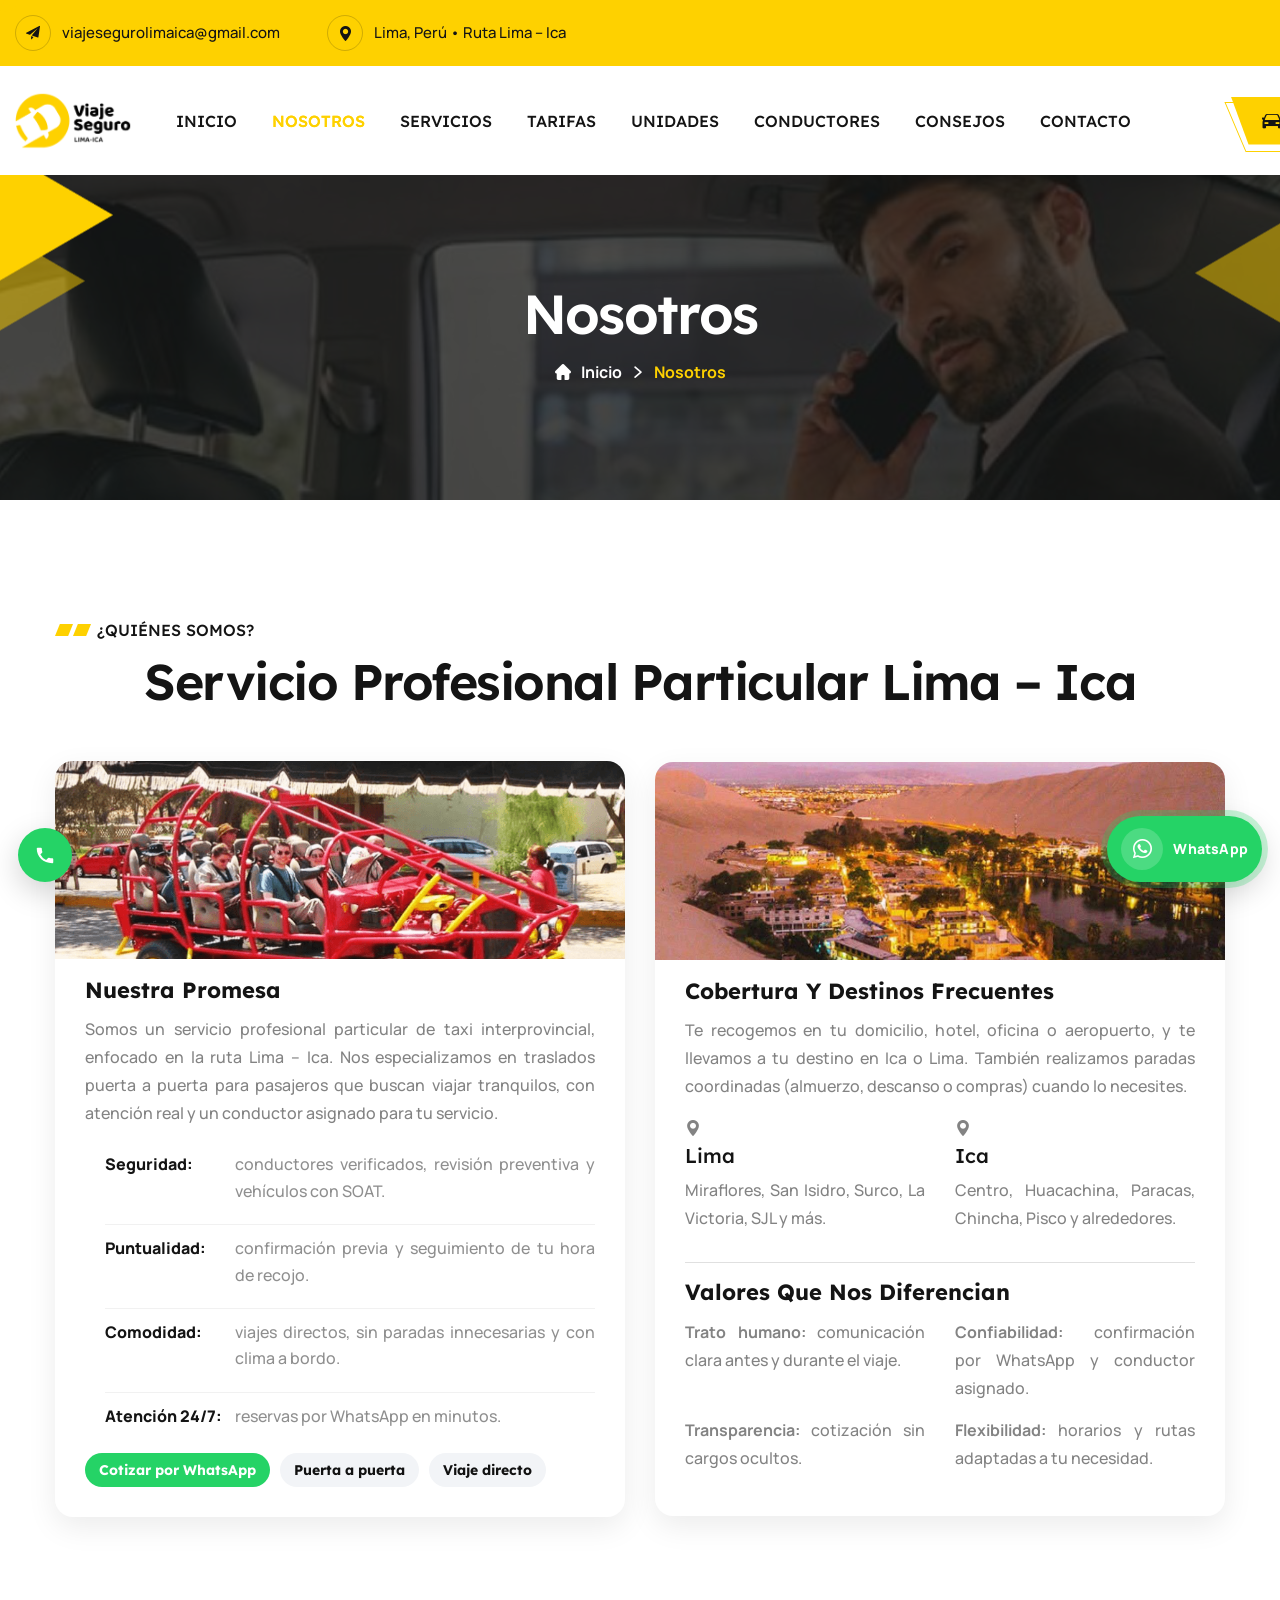
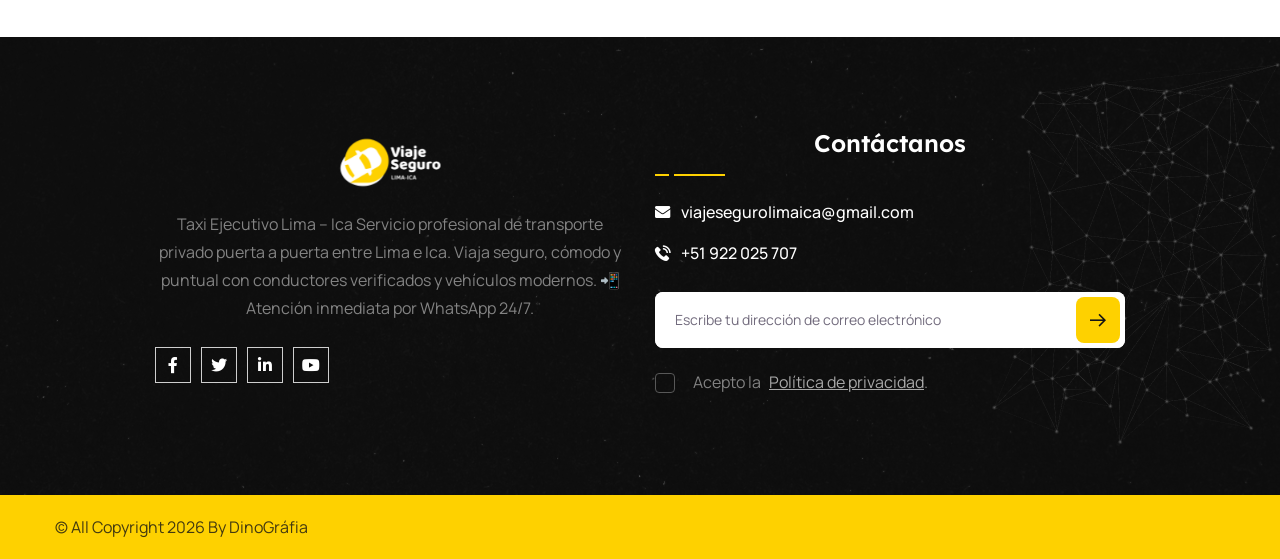
==== commit bb62358d: "Actualiza canonical y og:url en todas las paginas" ====
--- a/about.html
+++ b/about.html
@@ -375,14 +375,18 @@
 </style><!-- Open Graph / WhatsApp preview -->
 <meta property="og:type" content="website"/>
 <meta property="og:site_name" content="Taxi Lima–Ica"/>
-<meta property="og:url" content="https://TU-DOMINIO.com/about.html"/>
+
+<meta property="og:url" content="https://viajeslimaica.com/about.html"/>
+
 <meta property="og:title" content="Acerca de Driver Go | Taxi Lima - Ica seguro"/>
 <meta property="og:description" content="Conoce Driver Go: traslados Lima–Ica seguros, puntuales y directos. Servicio puerta a puerta y atención por WhatsApp."/>
 <meta property="og:image" content="https://TU-DOMINIO.com/assets/images/og-image.jpg"/>
 <meta property="og:image:width" content="1200"/>
 <meta property="og:image:height" content="630"/>
 <meta name="twitter:card" content="summary_large_image"/>
-<link rel="canonical" href="https://TU-DOMINIO.com/about.html"/>
+
+<link rel="canonical" href="https://viajeslimaica.com/about.html"/>
+
 <!-- /Open Graph -->
 
 <script type="application/ld+json">
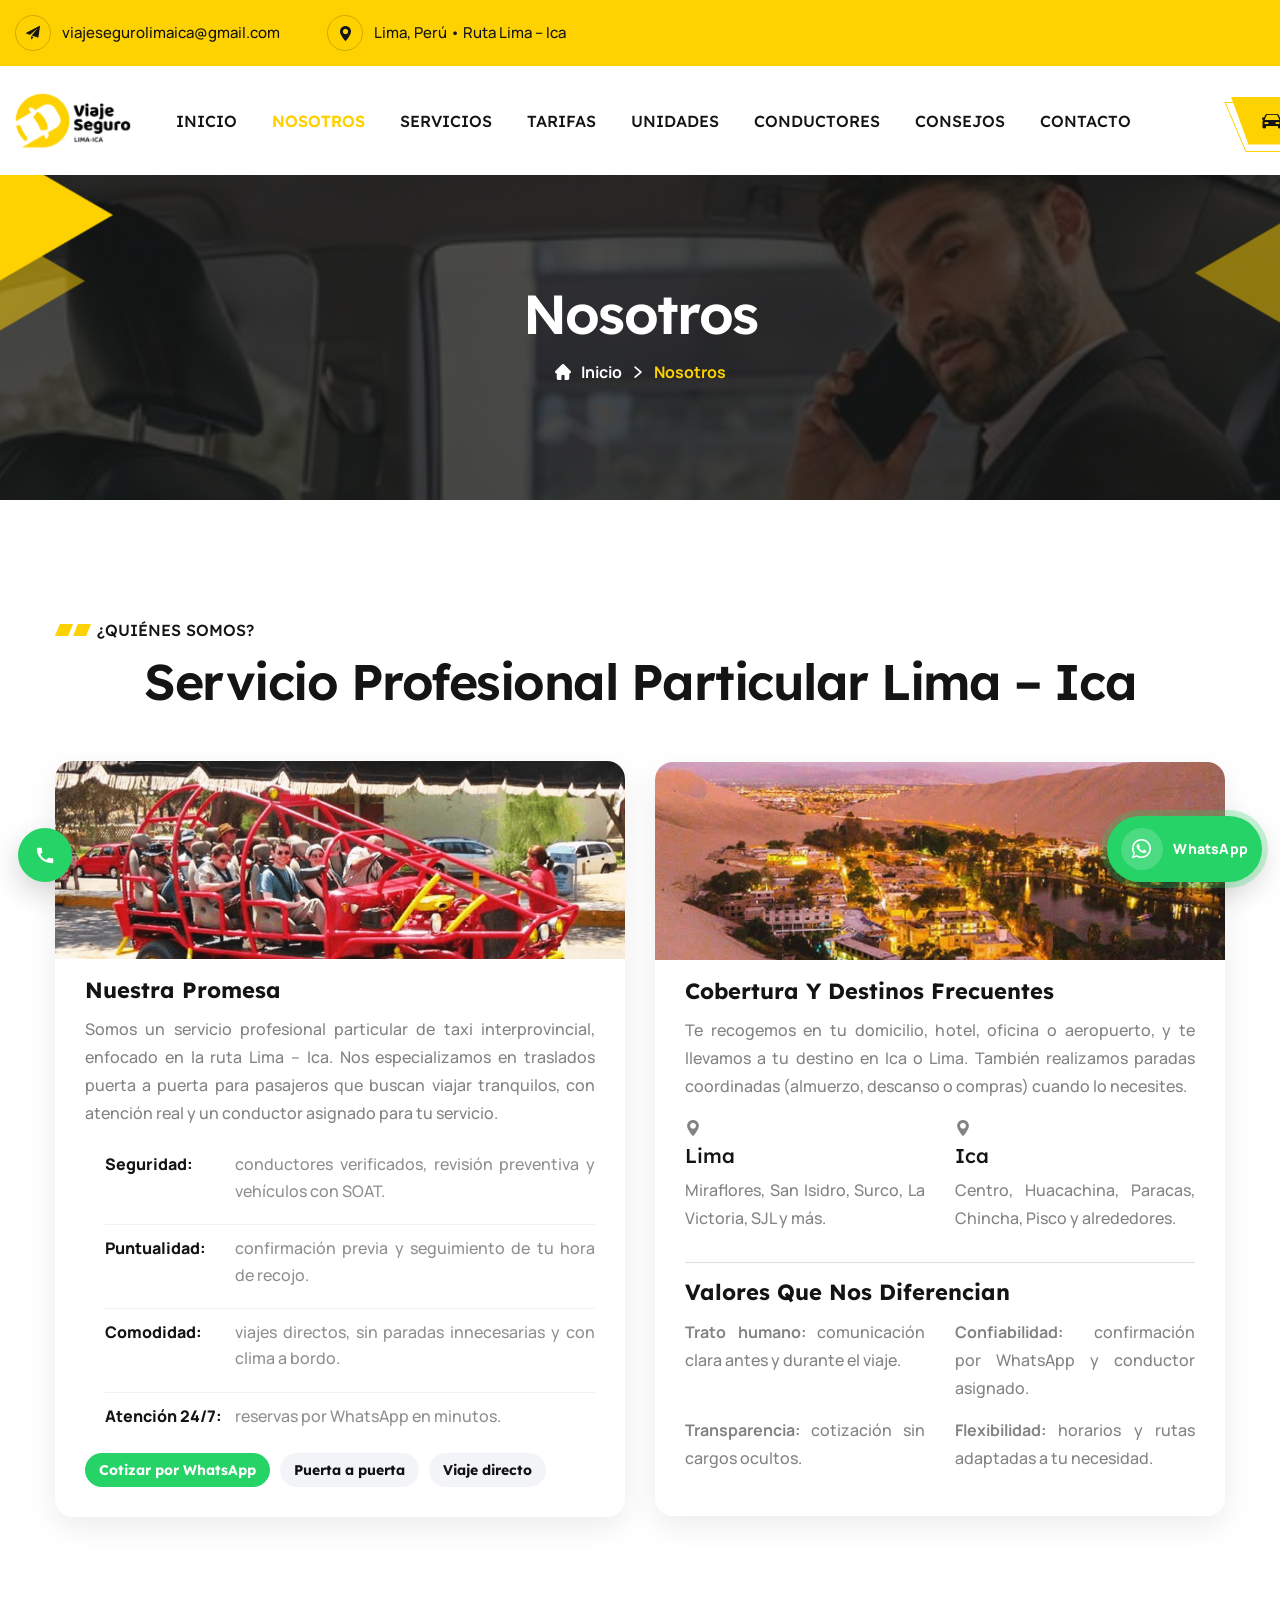
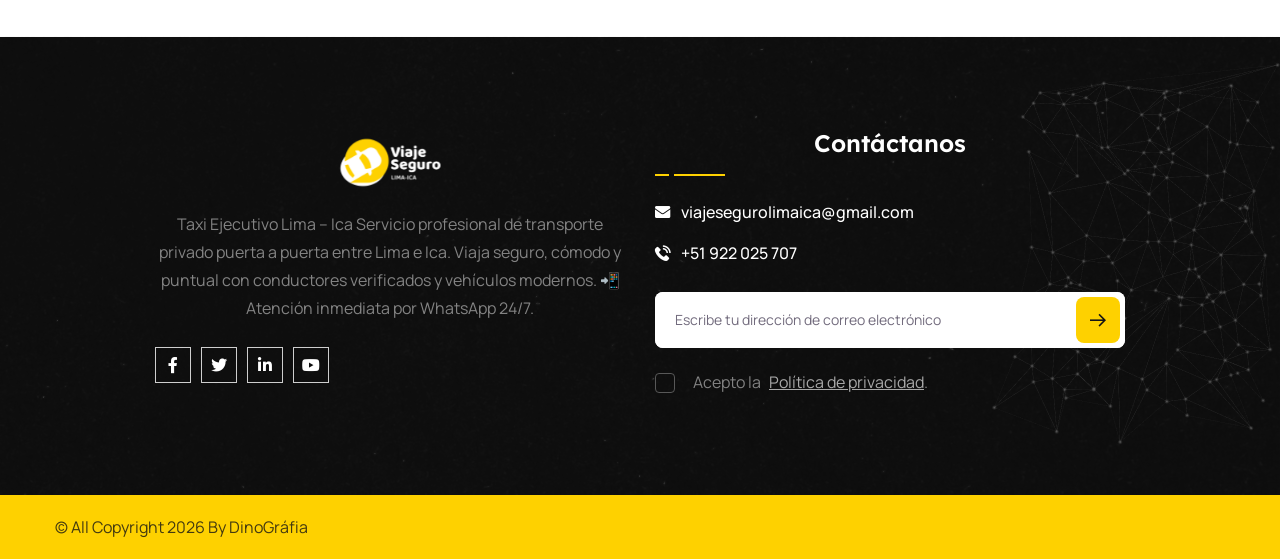
==== commit 255e12a6: "Actualización5" ====
--- a/about.html
+++ b/about.html
@@ -4,13 +4,13 @@
 <head>
 <meta charset="utf-8"/>
 <meta content="width=device-width, initial-scale=1.0" name="viewport"/>
-<title>Acerca de Driver Go | Taxi Lima - Ica seguro</title>
+<title>Acerca de Viajes Lima Ica | Taxi Lima - Ica seguro</title>
 <!-- favicons Icons -->
 <link href="assets/images/favicons/apple-touch-icon.png" rel="apple-touch-icon" sizes="180x180"/>
 <link href="assets/images/favicons/favicon-32x32.png" rel="icon" sizes="32x32" type="image/png"/>
 <link href="assets/images/favicons/favicon-16x16.png" rel="icon" sizes="16x16" type="image/png"/>
 <link href="assets/images/favicons/site.webmanifest" rel="manifest"/>
-<meta name="description" content="Conoce Driver Go: traslados Lima–Ica seguros, puntuales y directos. Servicio puerta a puerta y atención por WhatsApp."/>
+<meta name="description" content="Conoce Viajes Lima Ica: traslados Lima–Ica seguros, puntuales y directos. Servicio puerta a puerta y atención por WhatsApp."/>
 <!-- fonts -->
 <link href="https://fonts.googleapis.com" rel="preconnect"/>
 <link crossorigin="" href="https://fonts.gstatic.com" rel="preconnect"/>
@@ -378,8 +378,8 @@
 
 <meta property="og:url" content="https://viajeslimaica.com/about.html"/>
 
-<meta property="og:title" content="Acerca de Driver Go | Taxi Lima - Ica seguro"/>
-<meta property="og:description" content="Conoce Driver Go: traslados Lima–Ica seguros, puntuales y directos. Servicio puerta a puerta y atención por WhatsApp."/>
+<meta property="og:title" content="Acerca de Viajes Lima Ica | Taxi Lima - Ica seguro"/>
+<meta property="og:description" content="Conoce Viajes Lima Ica: traslados Lima–Ica seguros, puntuales y directos. Servicio puerta a puerta y atención por WhatsApp."/>
 <meta property="og:image" content="https://TU-DOMINIO.com/assets/images/og-image.jpg"/>
 <meta property="og:image:width" content="1200"/>
 <meta property="og:image:height" content="630"/>
@@ -393,7 +393,7 @@
 {
   "@context": "https://schema.org",
   "@type": "TaxiService",
-  "name": "Driver Go",
+  "name": "Viajes Lima Ica",
   "url": "https://TU-DOMINIO.com/about.html",
   "telephone": "+51XXXXXXXXX",
   "areaServed": [
